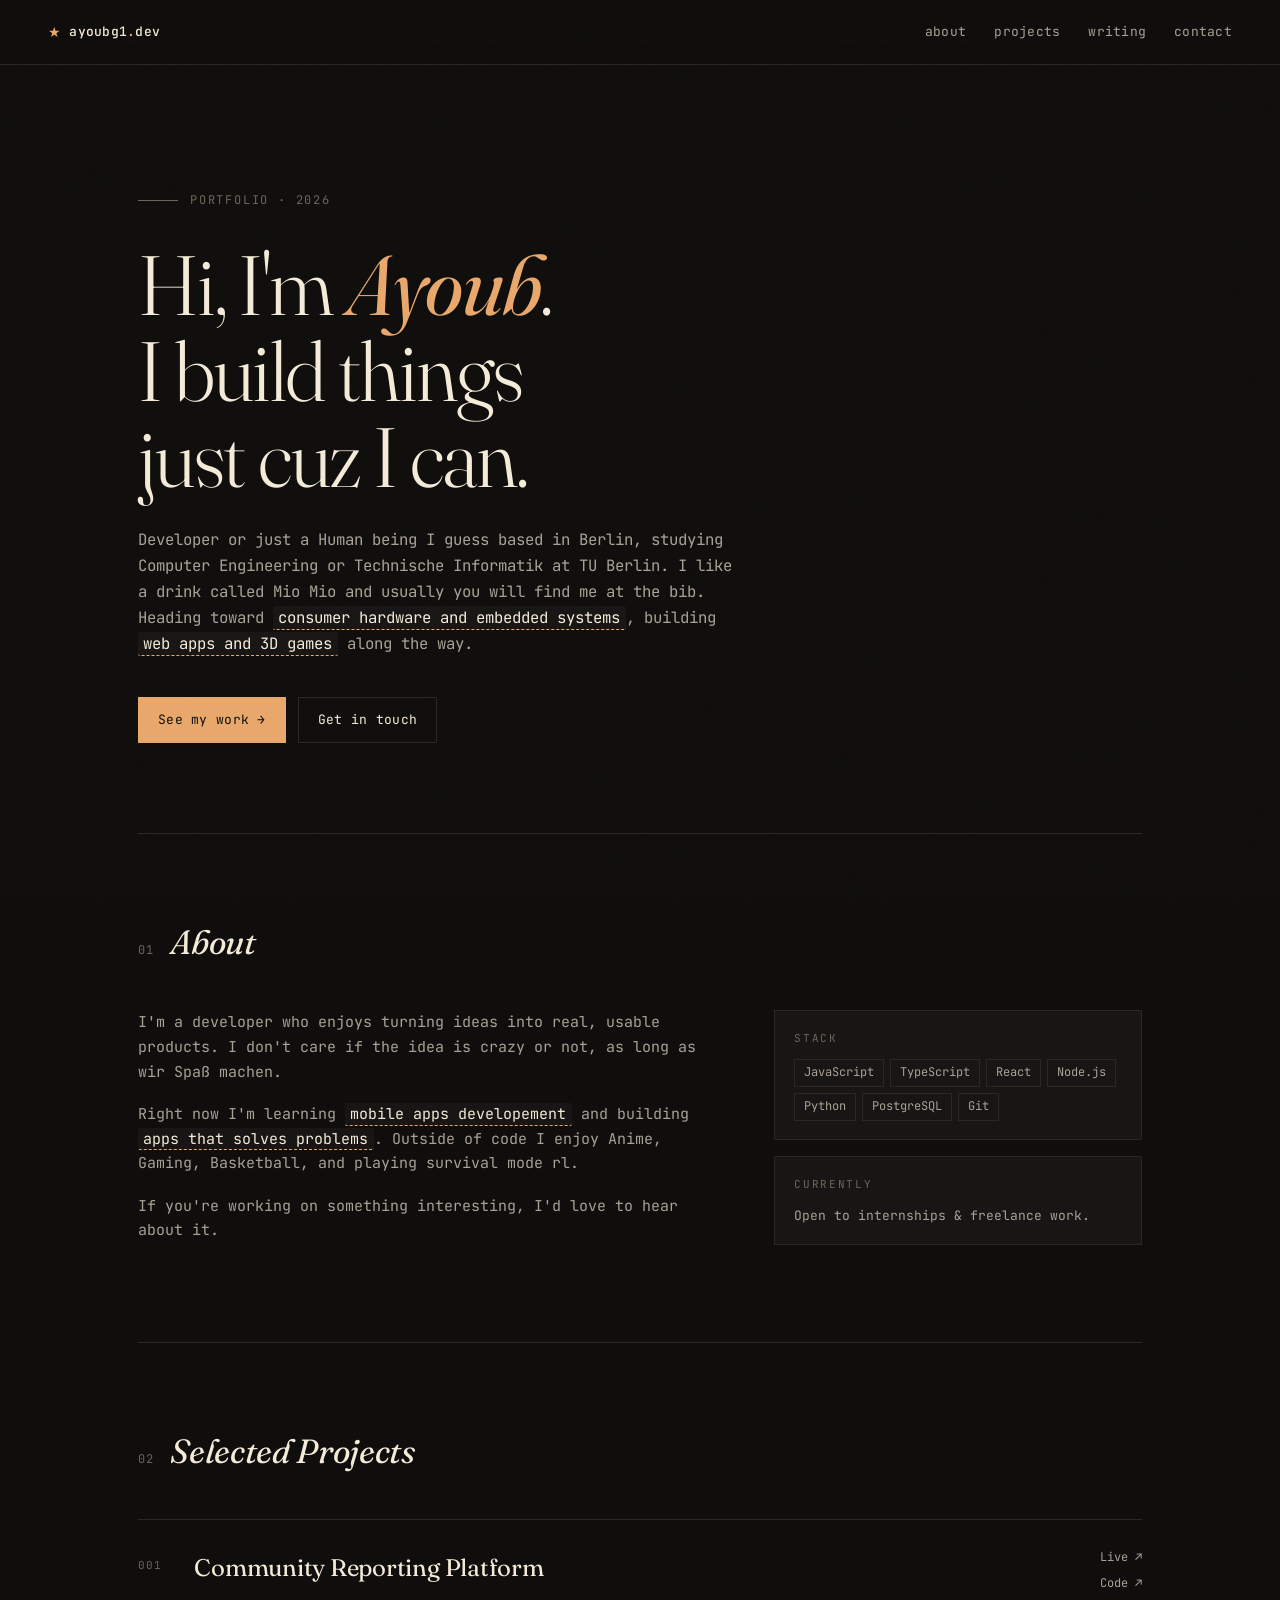
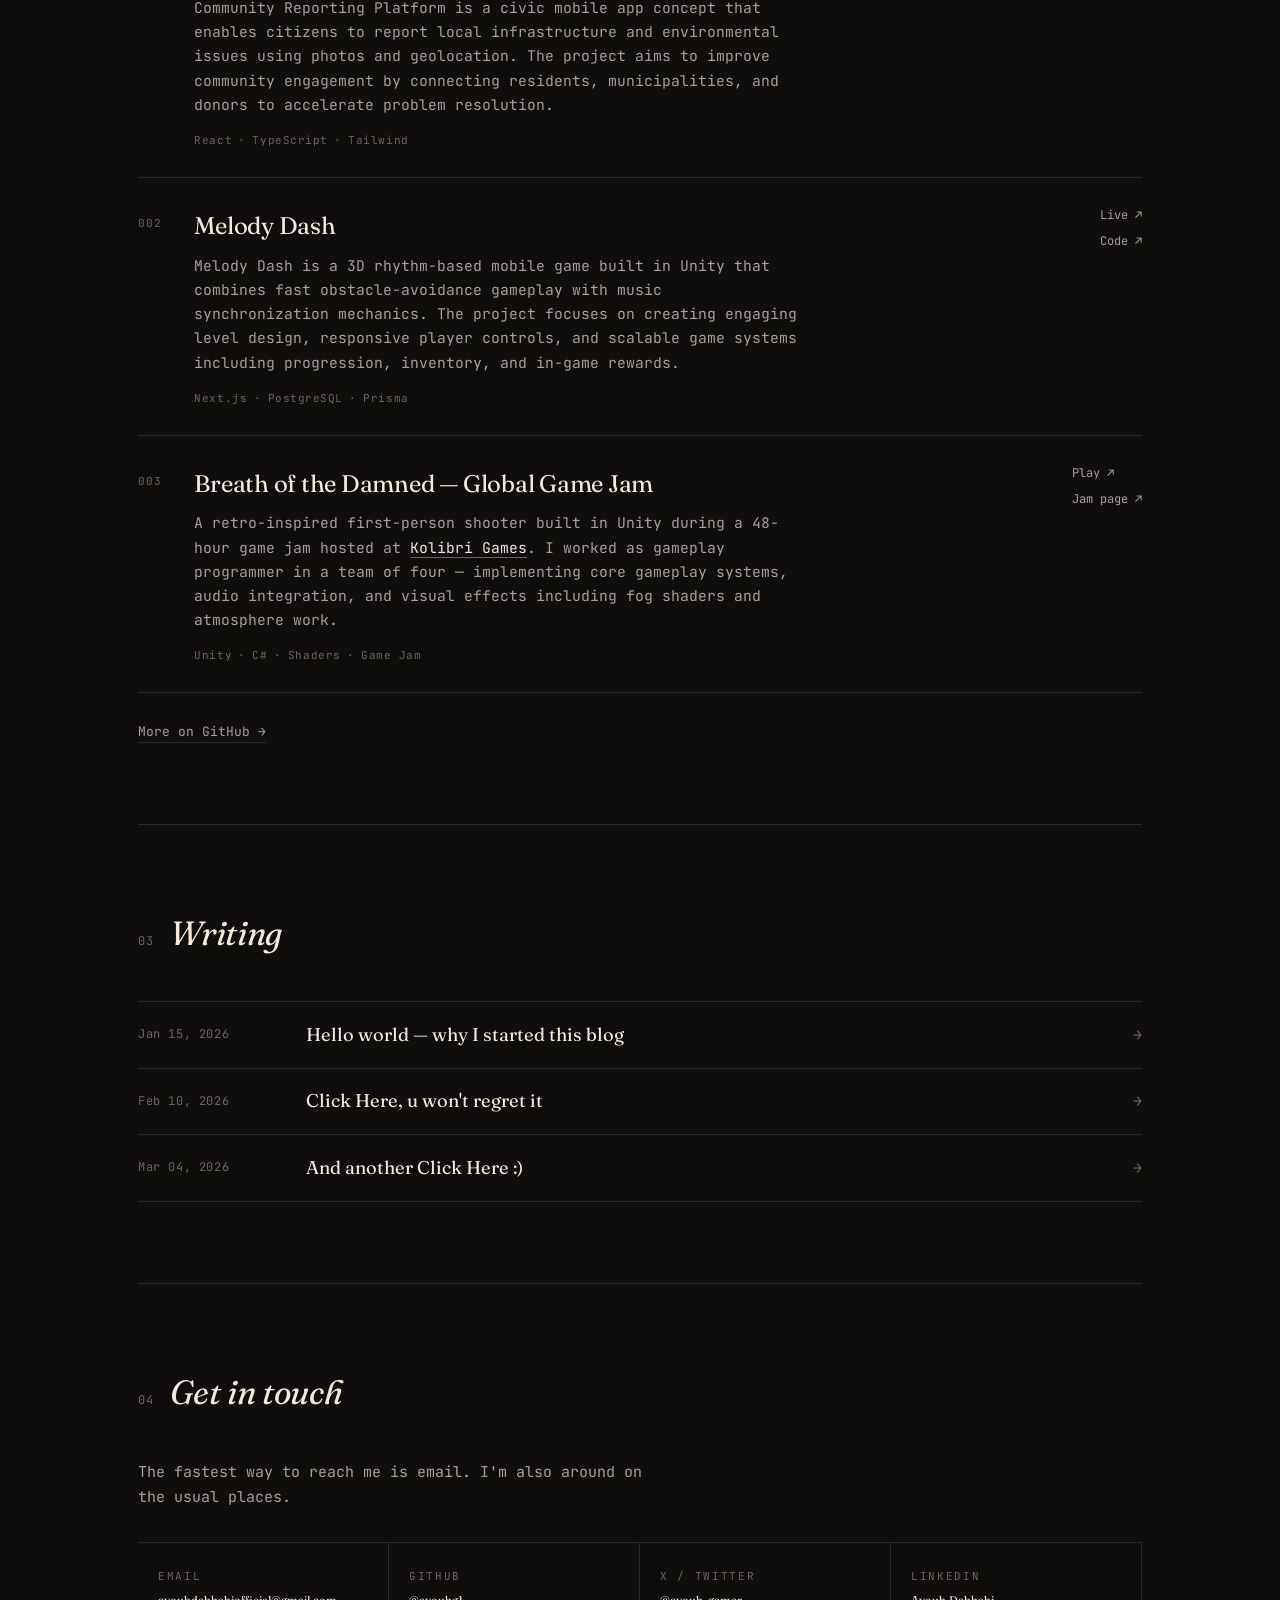
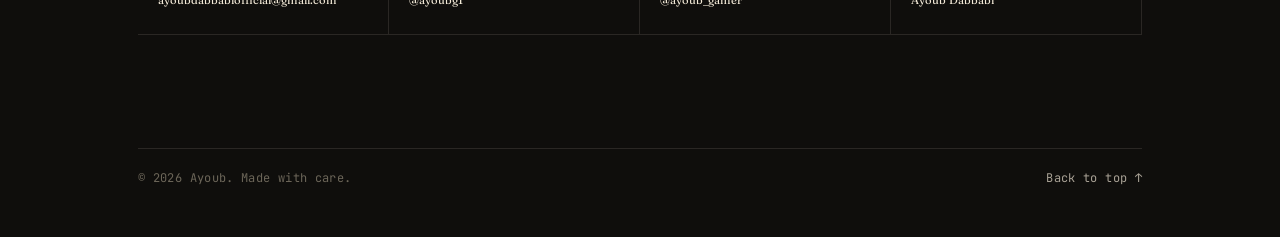
==== index.html @ 8213702a "Fix LinkedIn URL in index.html" ====
<!DOCTYPE html>
<html lang="en">
<head>
  <meta charset="UTF-8" />
  <meta name="viewport" content="width=device-width, initial-scale=1.0" />
  <title>Ayoub — ayoubg1.dev</title>
  <meta name="description" content="Personal site of Ayoub — projects, writing, and things I'm building." />
  <meta name="theme-color" content="#0f0e0c" />

  <!-- Open Graph -->
  <meta property="og:title" content="Ayoub — ayoubg1.dev" />
  <meta property="og:description" content="Personal site of Ayoub — projects, writing, and things I'm building." />
  <meta property="og:type" content="website" />
  <meta property="og:url" content="https://ayoubg1.dev" />

  <link rel="icon" href="data:image/svg+xml,<svg xmlns=%22http://www.w3.org/2000/svg%22 viewBox=%220 0 100 100%22><text y=%22.9em%22 font-size=%2290%22>★</text></svg>" />

  <!-- Fonts -->
  <link rel="preconnect" href="https://fonts.googleapis.com" />
  <link rel="preconnect" href="https://fonts.gstatic.com" crossorigin />
  <link href="https://fonts.googleapis.com/css2?family=Fraunces:ital,opsz,wght@0,9..144,300..900;1,9..144,300..900&family=JetBrains+Mono:wght@300;400;500;600&display=swap" rel="stylesheet" />

  <link rel="stylesheet" href="style.css" />
</head>
<body>
  <!-- grain & noise overlay -->
  <div class="grain" aria-hidden="true"></div>

  <header class="nav">
    <a href="/" class="logo">
      <span class="logo-mark">★</span>
      <span class="logo-text">ayoubg1<span class="dot">.</span>dev</span>
    </a>
    <nav class="nav-links">
      <a href="#about">about</a>
      <a href="#projects">projects</a>
      <a href="#writing">writing</a>
      <a href="#contact">contact</a>
    </nav>
  </header>

  <main>
    <!-- HERO -->
    <section class="hero" id="top">
      <div class="hero-meta">
        <span class="meta-line"></span>
        <span class="meta-text">portfolio · 2026</span>
      </div>
      <h1 class="hero-title">
        Hi, I'm <em>Ayoub</em>.<br />
        I build things <br/>just cuz
        I can.
      </h1>
      <p class="hero-sub">
        Developer or just a Human being I guess based in Berlin, studying
        Computer Engineering or Technische Informatik at TU Berlin.
        I like a drink called Mio Mio and usually you will find me at the bib.
        Heading toward <span class="hl">consumer hardware and embedded
        systems</span>, building <span class="hl">web apps and 3D games</span>
        along the way.
      </p>
      <div class="hero-cta">
        <a href="#projects" class="btn btn-primary">See my work →</a>
        <a href="mailto:hello@ayoubg1.dev" class="btn btn-ghost">Get in touch</a>
      </div>
    </section>

    <!-- ABOUT -->
    <section class="section" id="about">
      <div class="section-head">
        <span class="section-num">01</span>
        <h2 class="section-title">About</h2>
      </div>
      <div class="about-grid">
        <div class="about-text">
          <p>
            I'm a developer who enjoys turning ideas into real, usable products.
            I don't care if the idea is crazy or not, as long as wir Spaß machen.
          </p>
          <p>
            Right now I'm learning <span class="hl">mobile apps developement</span> and
            building <span class="hl">apps that solves problems</span>. Outside of code I
            enjoy Anime, Gaming, Basketball, and playing survival mode rl. 
          </p>
          <p>
            If you're working on something interesting, I'd love to hear about it.
          </p>
        </div>
        <aside class="about-side">
          <div class="card">
            <div class="card-label">stack</div>
            <ul class="taglist">
              <li>JavaScript</li>
              <li>TypeScript</li>
              <li>React</li>
              <li>Node.js</li>
              <li>Python</li>
              <li>PostgreSQL</li>
              <li>Git</li>
            </ul>
          </div>
          <div class="card">
            <div class="card-label">currently</div>
            <p class="card-text">Open to internships & freelance work.</p>
          </div>
        </aside>
      </div>
    </section>

    <!-- PROJECTS -->
    <section class="section" id="projects">
      <div class="section-head">
        <span class="section-num">02</span>
        <h2 class="section-title">Selected Projects</h2>
      </div>

      <div class="projects">
        <article class="project">
          <div class="project-num">001</div>
          <div class="project-main">
            <h3 class="project-title">Community Reporting Platform</h3>
            <p class="project-desc">
              Community Reporting Platform is a civic mobile app concept that enables citizens to report local
              infrastructure and environmental issues using photos and geolocation. The project aims to improve
              community engagement by connecting residents, municipalities, and donors to accelerate problem resolution.
            </p>
            <div class="project-tags">
              <span>React</span><span>TypeScript</span><span>Tailwind</span>
            </div>
          </div>
          <div class="project-links">
            <a href="#" target="_blank" rel="noopener">Live ↗</a>
            <a href="#" target="_blank" rel="noopener">Code ↗</a>
          </div>
        </article>

        <article class="project">
          <div class="project-num">002</div>
          <div class="project-main">
            <h3 class="project-title">Melody Dash</h3>
            <p class="project-desc">
              Melody Dash is a 3D rhythm-based mobile game built in Unity that combines
              fast obstacle-avoidance gameplay with music synchronization mechanics. 
              The project focuses on creating engaging level design, responsive player
              controls, and scalable game systems including progression, inventory, and in-game rewards.
            </p>
            <div class="project-tags">
              <span>Next.js</span><span>PostgreSQL</span><span>Prisma</span>
            </div>
          </div>
          <div class="project-links">
            <a href="#" target="_blank" rel="noopener">Live ↗</a>
            <a href="#" target="_blank" rel="noopener">Code ↗</a>
          </div>
        </article>

        <article class="project">
          <div class="project-num">003</div>
          <div class="project-main">
            <h3 class="project-title">Breath of the Damned — Global Game Jam</h3>
            <p class="project-desc">
              A retro-inspired first-person shooter built in Unity during a 48-hour
              game jam hosted at <a href="https://www.kolibrigames.com" target="_blank" rel="noopener" class="inline-link">Kolibri Games</a>.
              I worked as gameplay programmer in a team of four — implementing core
              gameplay systems, audio integration, and visual effects including fog
              shaders and atmosphere work.
            </p>
            <div class="project-tags">
              <span>Unity</span><span>C#</span><span>Shaders</span><span>Game Jam</span>
            </div>
          </div>
          <div class="project-links">
            <a href="https://shervin-shafizad.itch.io/breath-of-the-dammed" target="_blank" rel="noopener">Play ↗</a>
            <a href="https://globalgamejam.org/games/2026/breath-damned-9" target="_blank" rel="noopener">Jam page ↗</a>
          </div>
        </article>
      </div>

      <p class="more-link">
        <a href="https://github.com/ayoubg1" target="_blank" rel="noopener">
          More on GitHub →
        </a>
      </p>
    </section>

    <!-- WRITING / BLOG -->
    <section class="section" id="writing">
      <div class="section-head">
        <span class="section-num">03</span>
        <h2 class="section-title">Writing</h2>
      </div>

      <ul class="posts">
        <li class="post">
          <a href="posts/hello-world.html">
            <time datetime="2026-01-15">Jan 15, 2026</time>
            <span class="post-title">Hello world — why I started this blog</span>
            <span class="post-arrow">→</span>
          </a>
        </li>
        <li class="post">
          <a href="https://linkly.link/2iscm">
            <time datetime="2026-02-10">Feb 10, 2026</time>
            <span class="post-title">Click Here, u won't regret it</span>
            <span class="post-arrow">→</span>
          </a>
        </li>
        <li class="post">
          <a href="https://linkly.link/2iscm">
            <time datetime="2026-03-04">Mar 04, 2026</time>
            <span class="post-title">And another Click Here :) </span>
            <span class="post-arrow">→</span>
          </a>
        </li>
      </ul>
    </section>

    <!-- CONTACT -->
    <section class="section section-contact" id="contact">
      <div class="section-head">
        <span class="section-num">04</span>
        <h2 class="section-title">Get in touch</h2>
      </div>
      <p class="contact-lead">
        The fastest way to reach me is email. I'm also around on the usual places.
      </p>

      <div class="socials">
        <a href="mailto:ayoubdabbabiofficial@gmail.com" class="social">
          <span class="social-label">email</span>
          <span class="social-handle">ayoubdabbabiofficial@gmail.com</span>
        </a>
        <a href="https://github.com/ayoubg1" target="_blank" rel="noopener" class="social">
          <span class="social-label">github</span>
          <span class="social-handle">@ayoubg1</span>
        </a>
        <a href="https://twitter.com/ayoub_gamer" target="_blank" rel="noopener" class="social">
          <span class="social-label">x / twitter</span>
          <span class="social-handle">@ayoub_gamer</span>
        </a>
        <a href="https://linkedin.com/in/ayoub-dabbabi-3846043a1" target="_blank" rel="noopener" class="social">
          <span class="social-label">Linkedin</span>
          <span class="social-handle">Ayoub Dabbabi</span>
        </a>
      </div>
    </section>
  </main>

  <footer class="footer">
    <div class="footer-line"></div>
    <div class="footer-row">
      <span>© <span id="year"></span> Ayoub. Made with care.</span>
      <a href="#top" class="back-top">Back to top ↑</a>
    </div>
  </footer>

  <script>
    document.getElementById('year').textContent = new Date().getFullYear();
  </script>
</body>
</html>
---- style.css ----
/* =========================================================
   ayoubg1.dev — editorial × developer aesthetic
   Dark warm background, cream text, amber accent.
   ========================================================= */

:root {
  /* palette */
  --bg: #0f0e0c;
  --bg-soft: #181614;
  --ink: #f3ead8;
  --ink-soft: #a8a195;
  --ink-dim: #6c6659;
  --line: #2a2724;
  --accent: #e8a76b;
  --accent-soft: #f3c08a;

  /* type */
  --font-display: "Fraunces", "Times New Roman", serif;
  --font-mono: "JetBrains Mono", ui-monospace, "SF Mono", Menlo, monospace;

  /* spacing & sizing */
  --max: 1100px;
  --pad-x: clamp(1.25rem, 4vw, 3rem);
}

* { box-sizing: border-box; margin: 0; padding: 0; }

html { scroll-behavior: smooth; }

body {
  background: var(--bg);
  color: var(--ink);
  font-family: var(--font-mono);
  font-size: 15px;
  line-height: 1.65;
  font-weight: 400;
  -webkit-font-smoothing: antialiased;
  -moz-osx-font-smoothing: grayscale;
  overflow-x: hidden;
}

::selection { background: var(--accent); color: var(--bg); }

a { color: inherit; text-decoration: none; }

/* ---------- grain overlay ---------- */
.grain {
  position: fixed; inset: 0;
  pointer-events: none;
  z-index: 1000;
  opacity: 0.035;
  mix-blend-mode: overlay;
  background-image: url("data:image/svg+xml,%3Csvg viewBox='0 0 200 200' xmlns='http://www.w3.org/2000/svg'%3E%3Cfilter id='n'%3E%3CfeTurbulence type='fractalNoise' baseFrequency='0.85' numOctaves='3' stitchTiles='stitch'/%3E%3C/filter%3E%3Crect width='100%25' height='100%25' filter='url(%23n)'/%3E%3C/svg%3E");
}

/* ---------- nav ---------- */
.nav {
  position: sticky;
  top: 0;
  z-index: 100;
  display: flex;
  align-items: center;
  justify-content: space-between;
  padding: 1.25rem var(--pad-x);
  background: rgba(15, 14, 12, 0.85);
  backdrop-filter: blur(12px);
  -webkit-backdrop-filter: blur(12px);
  border-bottom: 1px solid var(--line);
  font-size: 13px;
  letter-spacing: 0.02em;
}

.logo {
  display: inline-flex;
  align-items: center;
  gap: 0.5rem;
  font-weight: 500;
}
.logo-mark { color: var(--accent); font-size: 1.1em; }
.logo-text .dot { color: var(--accent); }

.nav-links {
  display: flex;
  gap: 1.75rem;
}
.nav-links a {
  position: relative;
  color: var(--ink-soft);
  transition: color 0.2s ease;
}
.nav-links a:hover { color: var(--ink); }
.nav-links a::after {
  content: "";
  position: absolute;
  left: 0; bottom: -4px;
  width: 0; height: 1px;
  background: var(--accent);
  transition: width 0.25s ease;
}
.nav-links a:hover::after { width: 100%; }

/* ---------- layout containers ---------- */
main {
  max-width: var(--max);
  margin: 0 auto;
  padding: 0 var(--pad-x);
}

/* ---------- hero ---------- */
.hero {
  padding: clamp(5rem, 14vh, 9rem) 0 clamp(4rem, 10vh, 7rem);
  animation: fadeUp 0.8s ease both;
}

.hero-meta {
  display: flex;
  align-items: center;
  gap: 0.75rem;
  color: var(--ink-dim);
  font-size: 12px;
  letter-spacing: 0.15em;
  text-transform: uppercase;
  margin-bottom: 2rem;
}
.meta-line {
  display: inline-block;
  width: 2.5rem;
  height: 1px;
  background: var(--ink-dim);
}

.hero-title {
  font-family: var(--font-display);
  font-weight: 300;
  font-size: clamp(2.5rem, 7vw, 5.25rem);
  line-height: 1.02;
  letter-spacing: -0.02em;
  margin-bottom: 1.75rem;
}
.hero-title em {
  font-style: italic;
  font-weight: 400;
  color: var(--accent);
}

.hero-sub {
  font-family: var(--font-mono);
  max-width: 38rem;
  color: var(--ink-soft);
  font-size: 0.98rem;
  margin-bottom: 2.5rem;
}
.hl {
  color: var(--ink);
  background: var(--bg-soft);
  padding: 0.05em 0.35em;
  border-radius: 2px;
  border-bottom: 1px dashed var(--accent);
}

.hero-cta {
  display: flex;
  flex-wrap: wrap;
  gap: 0.75rem;
}
.btn {
  display: inline-flex;
  align-items: center;
  padding: 0.7rem 1.2rem;
  font-family: var(--font-mono);
  font-size: 13px;
  letter-spacing: 0.02em;
  border: 1px solid var(--line);
  transition: all 0.2s ease;
}
.btn-primary {
  background: var(--accent);
  border-color: var(--accent);
  color: var(--bg);
}
.btn-primary:hover {
  background: var(--accent-soft);
  border-color: var(--accent-soft);
  transform: translateY(-1px);
}
.btn-ghost { color: var(--ink); }
.btn-ghost:hover {
  border-color: var(--ink);
  transform: translateY(-1px);
}

/* ---------- generic section ---------- */
.section {
  padding: clamp(3.5rem, 9vh, 6rem) 0;
  border-top: 1px solid var(--line);
}

.section-head {
  display: flex;
  align-items: baseline;
  gap: 1rem;
  margin-bottom: 2.5rem;
}
.section-num {
  font-family: var(--font-mono);
  font-size: 12px;
  color: var(--ink-dim);
  letter-spacing: 0.1em;
}
.section-title {
  font-family: var(--font-display);
  font-weight: 400;
  font-style: italic;
  font-size: clamp(1.5rem, 3vw, 2.1rem);
  letter-spacing: -0.01em;
}

/* ---------- about ---------- */
.about-grid {
  display: grid;
  grid-template-columns: 1.6fr 1fr;
  gap: 3rem;
}
.about-text p {
  color: var(--ink-soft);
  margin-bottom: 1.1rem;
  max-width: 36rem;
}
.about-text em {
  color: var(--ink);
  font-style: italic;
  font-family: var(--font-display);
}

.about-side {
  display: flex;
  flex-direction: column;
  gap: 1rem;
}
.card {
  border: 1px solid var(--line);
  padding: 1.1rem 1.2rem;
  background: var(--bg-soft);
}
.card-label {
  font-size: 11px;
  letter-spacing: 0.15em;
  text-transform: uppercase;
  color: var(--ink-dim);
  margin-bottom: 0.75rem;
}
.taglist {
  list-style: none;
  display: flex;
  flex-wrap: wrap;
  gap: 0.4rem;
}
.taglist li {
  font-size: 12px;
  padding: 0.2rem 0.55rem;
  border: 1px solid var(--line);
  color: var(--ink-soft);
}
.card-text { font-size: 13px; color: var(--ink-soft); }

/* ---------- projects ---------- */
.projects {
  display: flex;
  flex-direction: column;
}
.project {
  display: grid;
  grid-template-columns: auto 1fr auto;
  gap: 2rem;
  padding: 1.75rem 0;
  border-top: 1px solid var(--line);
  align-items: start;
  transition: background 0.25s ease, padding-left 0.25s ease;
}
.project:hover {
  background: linear-gradient(to right, var(--bg-soft), transparent);
  padding-left: 1rem;
}
.project:last-child { border-bottom: 1px solid var(--line); }

.project-num {
  font-family: var(--font-mono);
  font-size: 11px;
  color: var(--ink-dim);
  padding-top: 0.5rem;
  letter-spacing: 0.1em;
}
.project-title {
  font-family: var(--font-display);
  font-weight: 400;
  font-size: 1.5rem;
  letter-spacing: -0.01em;
  margin-bottom: 0.5rem;
}
.project-desc {
  color: var(--ink-soft);
  font-size: 0.92rem;
  max-width: 38rem;
  margin-bottom: 0.85rem;
}
.project-tags {
  display: flex;
  flex-wrap: wrap;
  gap: 0.4rem;
}
.project-tags span {
  font-size: 11px;
  color: var(--ink-dim);
  letter-spacing: 0.05em;
}
.project-tags span + span::before {
  content: "·";
  margin-right: 0.4rem;
  color: var(--ink-dim);
}
.project-links {
  display: flex;
  flex-direction: column;
  gap: 0.4rem;
  font-size: 12px;
}
.project-links a {
  color: var(--ink-soft);
  transition: color 0.2s ease;
}
.project-links a:hover { color: var(--accent); }

.more-link {
  margin-top: 1.75rem;
  font-size: 13px;
}
.more-link a {
  color: var(--ink-soft);
  border-bottom: 1px solid var(--line);
  padding-bottom: 2px;
  transition: color 0.2s ease, border-color 0.2s ease;
}
.more-link a:hover {
  color: var(--accent);
  border-color: var(--accent);
}

/* ---------- writing / posts ---------- */
.posts { list-style: none; }
.post {
  border-top: 1px solid var(--line);
}
.post:last-child { border-bottom: 1px solid var(--line); }
.post a {
  display: grid;
  grid-template-columns: 9rem 1fr auto;
  gap: 1.5rem;
  padding: 1.1rem 0;
  align-items: center;
  transition: background 0.25s ease, padding-left 0.25s ease;
}
.post a:hover {
  background: linear-gradient(to right, var(--bg-soft), transparent);
  padding-left: 1rem;
}
.post time {
  font-size: 12px;
  color: var(--ink-dim);
  letter-spacing: 0.05em;
}
.post-title {
  font-family: var(--font-display);
  font-size: 1.15rem;
  font-weight: 400;
}
.post-arrow {
  color: var(--ink-dim);
  transition: color 0.2s ease, transform 0.2s ease;
}
.post a:hover .post-arrow {
  color: var(--accent);
  transform: translateX(4px);
}

/* ---------- contact ---------- */
.contact-lead {
  color: var(--ink-soft);
  max-width: 32rem;
  margin-bottom: 2rem;
}
.socials {
  display: grid;
  grid-template-columns: repeat(auto-fit, minmax(220px, 1fr));
  gap: 0;
  border-top: 1px solid var(--line);
}
.social {
  display: flex;
  flex-direction: column;
  gap: 0.4rem;
  padding: 1.5rem 1.25rem;
  border-bottom: 1px solid var(--line);
  border-right: 1px solid var(--line);
  transition: background 0.25s ease;
}
.social:hover { background: var(--bg-soft); }
.social-label {
  font-size: 11px;
  color: var(--ink-dim);
  letter-spacing: 0.15em;
  text-transform: uppercase;
}
.social-handle {
  font-family: var(--font-display);
  font-size: 0.7rem;
  color: var(--ink);
}
.social:hover .social-handle { color: var(--accent); }

/* ---------- footer ---------- */
.footer {
  max-width: var(--max);
  margin: 0 auto;
  padding: 2rem var(--pad-x) 3rem;
}
.footer-line {
  height: 1px;
  background: var(--line);
  margin-bottom: 1.25rem;
}
.footer-row {
  display: flex;
  justify-content: space-between;
  align-items: center;
  font-size: 12px;
  color: var(--ink-dim);
  letter-spacing: 0.03em;
}
.back-top {
  color: var(--ink-soft);
  transition: color 0.2s ease;
}
.back-top:hover { color: var(--accent); }

/* ---------- animations ---------- */
@keyframes fadeUp {
  from { opacity: 0; transform: translateY(12px); }
  to   { opacity: 1; transform: translateY(0); }
}

/* ---------- responsive ---------- */
@media (max-width: 720px) {
  .nav-links { gap: 1.1rem; }
  .nav-links a { font-size: 12px; }
  .about-grid { grid-template-columns: 1fr; gap: 2rem; }
  .project {
    grid-template-columns: 1fr;
    gap: 0.5rem;
  }
  .project-num { padding-top: 0; }
  .project-links { flex-direction: row; gap: 1.25rem; margin-top: 0.5rem; }
  .post a {
    grid-template-columns: 1fr auto;
    gap: 0.25rem 1rem;
  }
  .post time { grid-column: 1 / -1; }
  .socials { grid-template-columns: 1fr; }
  .social { border-right: none; }
  .footer-row { flex-direction: column; gap: 0.75rem; }
}

.inline-link {
  color: var(--ink);
  border-bottom: 1px solid var(--ink-dim);
  transition: color 0.2s ease, border-color 0.2s ease;
}
.inline-link:hover {
  color: var(--accent);
  border-color: var(--accent);
}

@media (max-width: 460px) {
  .nav { padding: 0.9rem var(--pad-x); }
  .logo-text { display: none; }
  .hero-cta { flex-direction: column; align-items: flex-start; }
  .btn { width: 100%; justify-content: center; }
}
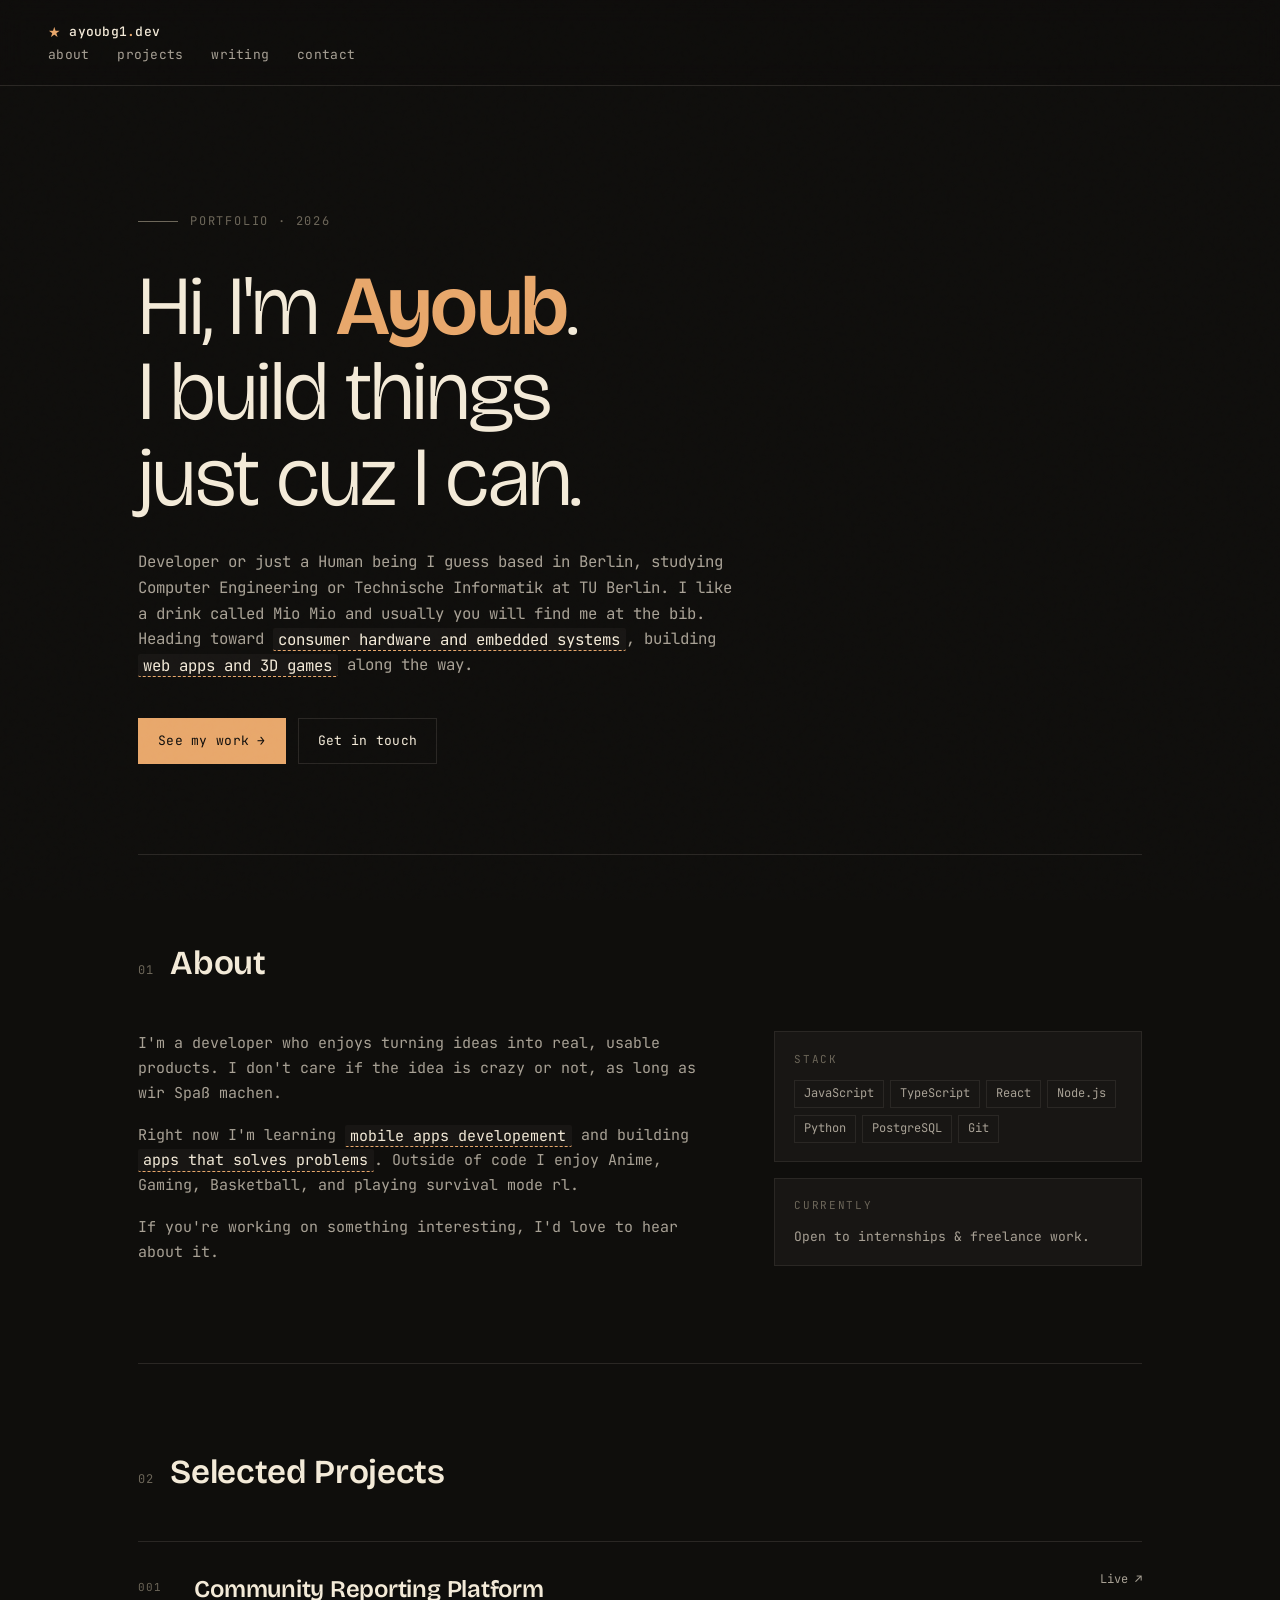
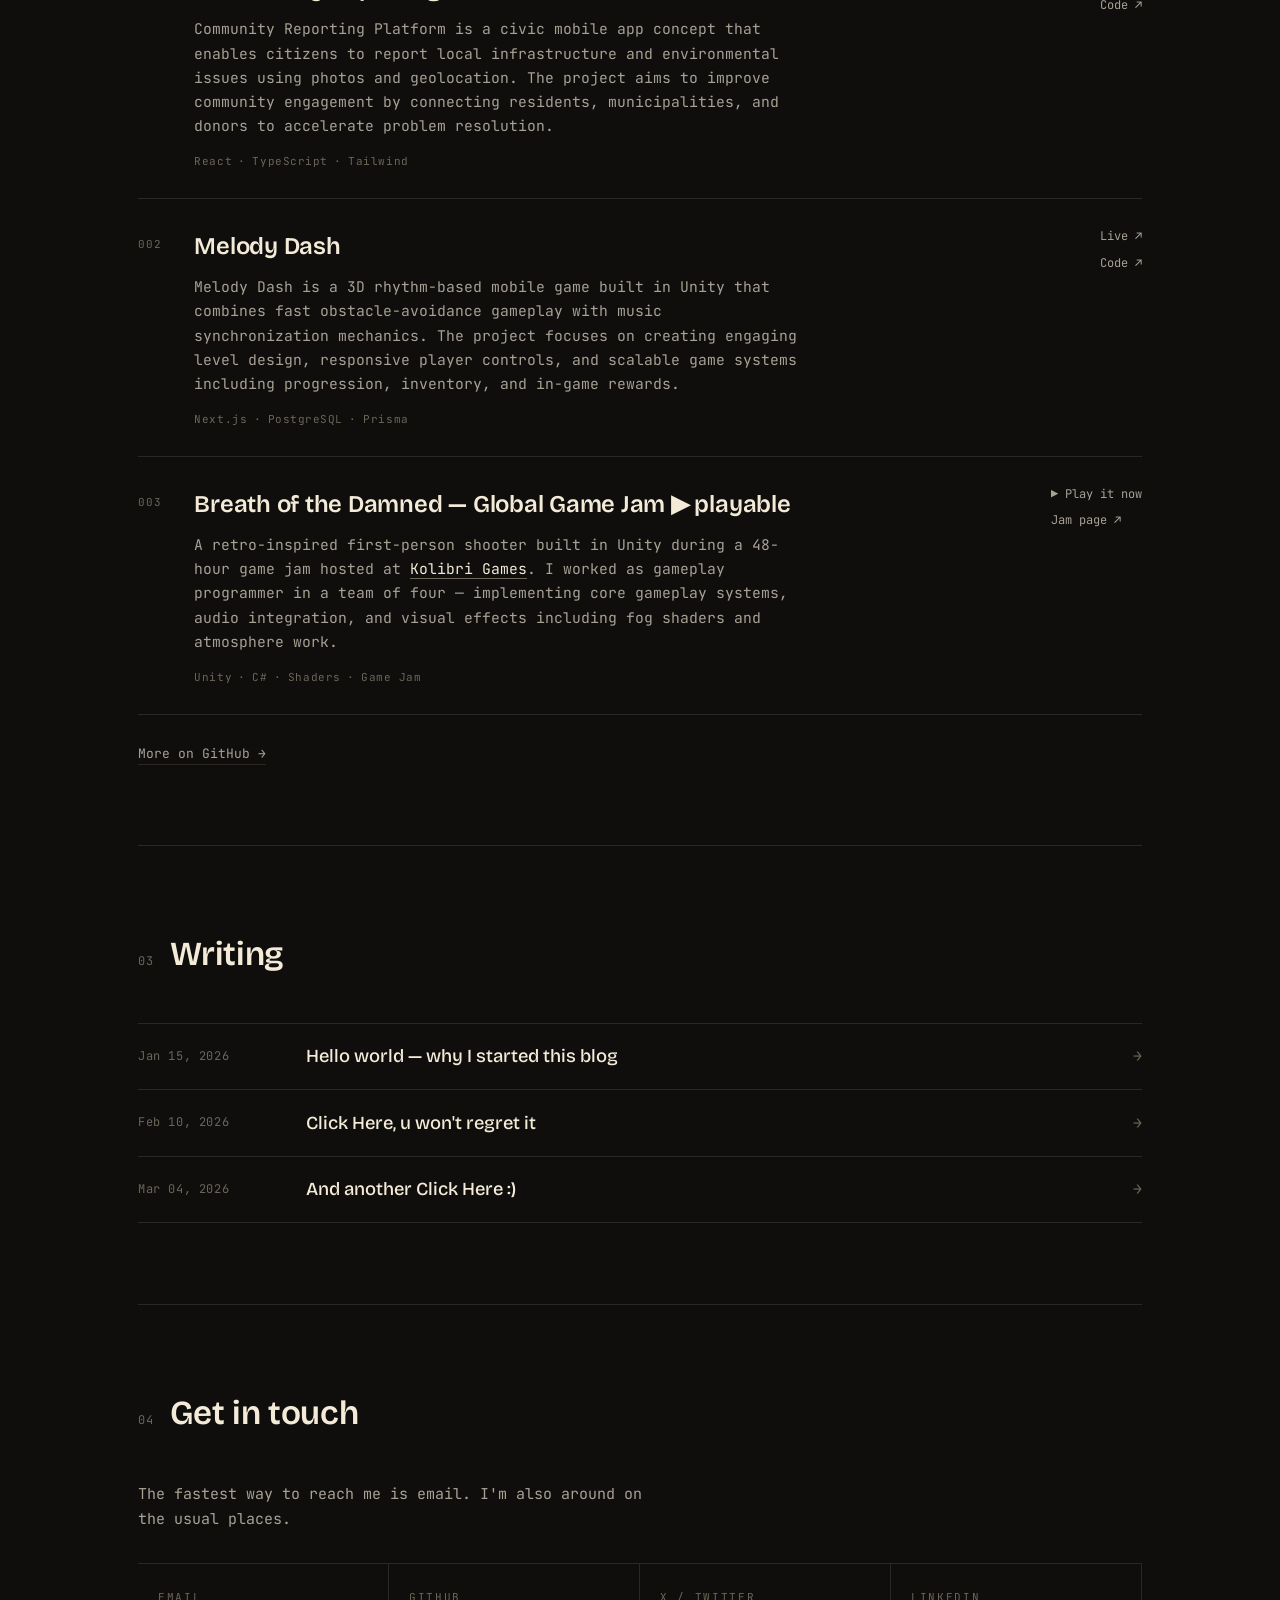
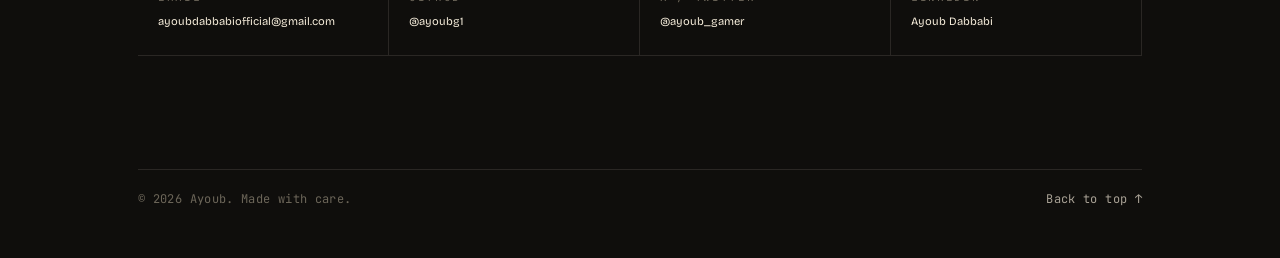
==== commit b953fa7d: "Update theme color and restructure sections" ====
--- a/index.html
+++ b/index.html
@@ -5,7 +5,7 @@
   <meta name="viewport" content="width=device-width, initial-scale=1.0" />
   <title>Ayoub — ayoubg1.dev</title>
   <meta name="description" content="Personal site of Ayoub — projects, writing, and things I'm building." />
-  <meta name="theme-color" content="#0f0e0c" />
+  <meta name="theme-color" content="#14110c" />
 
   <!-- Open Graph -->
   <meta property="og:title" content="Ayoub — ayoubg1.dev" />
@@ -18,7 +18,7 @@
   <!-- Fonts -->
   <link rel="preconnect" href="https://fonts.googleapis.com" />
   <link rel="preconnect" href="https://fonts.gstatic.com" crossorigin />
-  <link href="https://fonts.googleapis.com/css2?family=Fraunces:ital,opsz,wght@0,9..144,300..900;1,9..144,300..900&family=JetBrains+Mono:wght@300;400;500;600&display=swap" rel="stylesheet" />
+  <link href="https://fonts.googleapis.com/css2?family=Bricolage+Grotesque:opsz,wght@12..96,200..800&family=JetBrains+Mono:wght@300;400;500;600&display=swap" rel="stylesheet" />
 
   <link rel="stylesheet" href="style.css" />
 </head>
@@ -27,235 +27,277 @@
   <div class="grain" aria-hidden="true"></div>
 
   <header class="nav">
-    <a href="/" class="logo">
-      <span class="logo-mark">★</span>
-      <span class="logo-text">ayoubg1<span class="dot">.</span>dev</span>
-    </a>
-    <nav class="nav-links">
-      <a href="#about">about</a>
-      <a href="#projects">projects</a>
-      <a href="#writing">writing</a>
-      <a href="#contact">contact</a>
-    </nav>
+    <div class="container nav-inner">
+      <a href="/" class="logo">
+        <span class="logo-mark">★</span>
+        <span class="logo-text">ayoubg1<span class="dot">.</span>dev</span>
+      </a>
+      <nav class="nav-links">
+        <a href="#about">about</a>
+        <a href="#projects">projects</a>
+        <a href="#writing">writing</a>
+        <a href="#contact">contact</a>
+      </nav>
+    </div>
   </header>
 
   <main>
-    <!-- HERO -->
+    <!-- HERO (dark) -->
     <section class="hero" id="top">
-      <div class="hero-meta">
-        <span class="meta-line"></span>
-        <span class="meta-text">portfolio · 2026</span>
-      </div>
-      <h1 class="hero-title">
-        Hi, I'm <em>Ayoub</em>.<br />
-        I build things <br/>just cuz
-        I can.
-      </h1>
-      <p class="hero-sub">
-        Developer or just a Human being I guess based in Berlin, studying
-        Computer Engineering or Technische Informatik at TU Berlin.
-        I like a drink called Mio Mio and usually you will find me at the bib.
-        Heading toward <span class="hl">consumer hardware and embedded
-        systems</span>, building <span class="hl">web apps and 3D games</span>
-        along the way.
-      </p>
-      <div class="hero-cta">
-        <a href="#projects" class="btn btn-primary">See my work →</a>
-        <a href="mailto:hello@ayoubg1.dev" class="btn btn-ghost">Get in touch</a>
-      </div>
-    </section>
-
-    <!-- ABOUT -->
-    <section class="section" id="about">
-      <div class="section-head">
-        <span class="section-num">01</span>
-        <h2 class="section-title">About</h2>
-      </div>
-      <div class="about-grid">
-        <div class="about-text">
-          <p>
-            I'm a developer who enjoys turning ideas into real, usable products.
-            I don't care if the idea is crazy or not, as long as wir Spaß machen.
-          </p>
-          <p>
-            Right now I'm learning <span class="hl">mobile apps developement</span> and
-            building <span class="hl">apps that solves problems</span>. Outside of code I
-            enjoy Anime, Gaming, Basketball, and playing survival mode rl. 
-          </p>
-          <p>
-            If you're working on something interesting, I'd love to hear about it.
-          </p>
-        </div>
-        <aside class="about-side">
-          <div class="card">
-            <div class="card-label">stack</div>
-            <ul class="taglist">
-              <li>JavaScript</li>
-              <li>TypeScript</li>
-              <li>React</li>
-              <li>Node.js</li>
-              <li>Python</li>
-              <li>PostgreSQL</li>
-              <li>Git</li>
-            </ul>
+      <div class="container hero-inner">
+        <div class="hero-glow" aria-hidden="true"></div>
+        <div class="hero-meta">
+          <span class="meta-line"></span>
+          <span class="meta-text">portfolio · 2026</span>
+        </div>
+        <h1 class="hero-title">
+          Hi, I'm <em>Ayoub</em>.<br />
+          I build things <br/>just cuz
+          I can.
+        </h1>
+        <p class="hero-sub">
+          Developer or just a Human being I guess based in Berlin, studying
+          Computer Engineering or Technische Informatik at TU Berlin.
+          I like a drink called Mio Mio and usually you will find me at the bib.
+          Heading toward <span class="hl">consumer hardware and embedded
+          systems</span>, building <span class="hl">web apps and 3D games</span>
+          along the way.
+        </p>
+        <div class="hero-cta">
+          <a href="#projects" class="btn btn-primary">See my work →</a>
+          <a href="mailto:hello@ayoubg1.dev" class="btn btn-ghost">Get in touch</a>
+        </div>
+      </div>
+    </section>
+
+    <!-- ABOUT (light panel) -->
+    <section class="section section-light" id="about">
+      <div class="container">
+        <div class="section-head reveal">
+          <span class="section-num">01</span>
+          <h2 class="section-title">About</h2>
+        </div>
+        <div class="about-grid reveal">
+          <div class="about-text">
+            <p>
+              I'm a developer who enjoys turning ideas into real, usable products.
+              I don't care if the idea is crazy or not, as long as wir Spaß machen.
+            </p>
+            <p>
+              Right now I'm learning <span class="hl">mobile apps developement</span> and
+              building <span class="hl">apps that solves problems</span>. Outside of code I
+              enjoy Anime, Gaming, Basketball, and playing survival mode rl. 
+            </p>
+            <p>
+              If you're working on something interesting, I'd love to hear about it.
+            </p>
           </div>
-          <div class="card">
-            <div class="card-label">currently</div>
-            <p class="card-text">Open to internships & freelance work.</p>
-          </div>
-        </aside>
-      </div>
-    </section>
-
-    <!-- PROJECTS -->
+          <aside class="about-side">
+            <div class="card">
+              <div class="card-label">stack</div>
+              <ul class="taglist">
+                <li>JavaScript</li>
+                <li>TypeScript</li>
+                <li>React</li>
+                <li>Node.js</li>
+                <li>Python</li>
+                <li>PostgreSQL</li>
+                <li>Git</li>
+              </ul>
+            </div>
+            <div class="card">
+              <div class="card-label">currently</div>
+              <p class="card-text">Open to internships & freelance work.</p>
+            </div>
+          </aside>
+        </div>
+      </div>
+    </section>
+
+    <!-- PROJECTS (dark) -->
     <section class="section" id="projects">
-      <div class="section-head">
-        <span class="section-num">02</span>
-        <h2 class="section-title">Selected Projects</h2>
-      </div>
-
-      <div class="projects">
-        <article class="project">
-          <div class="project-num">001</div>
-          <div class="project-main">
-            <h3 class="project-title">Community Reporting Platform</h3>
-            <p class="project-desc">
-              Community Reporting Platform is a civic mobile app concept that enables citizens to report local
-              infrastructure and environmental issues using photos and geolocation. The project aims to improve
-              community engagement by connecting residents, municipalities, and donors to accelerate problem resolution.
-            </p>
-            <div class="project-tags">
-              <span>React</span><span>TypeScript</span><span>Tailwind</span>
-            </div>
-          </div>
-          <div class="project-links">
-            <a href="#" target="_blank" rel="noopener">Live ↗</a>
-            <a href="#" target="_blank" rel="noopener">Code ↗</a>
-          </div>
-        </article>
-
-        <article class="project">
-          <div class="project-num">002</div>
-          <div class="project-main">
-            <h3 class="project-title">Melody Dash</h3>
-            <p class="project-desc">
-              Melody Dash is a 3D rhythm-based mobile game built in Unity that combines
-              fast obstacle-avoidance gameplay with music synchronization mechanics. 
-              The project focuses on creating engaging level design, responsive player
-              controls, and scalable game systems including progression, inventory, and in-game rewards.
-            </p>
-            <div class="project-tags">
-              <span>Next.js</span><span>PostgreSQL</span><span>Prisma</span>
-            </div>
-          </div>
-          <div class="project-links">
-            <a href="#" target="_blank" rel="noopener">Live ↗</a>
-            <a href="#" target="_blank" rel="noopener">Code ↗</a>
-          </div>
-        </article>
-
-        <article class="project">
-          <div class="project-num">003</div>
-          <div class="project-main">
-            <h3 class="project-title">Breath of the Damned — Global Game Jam</h3>
-            <p class="project-desc">
-              A retro-inspired first-person shooter built in Unity during a 48-hour
-              game jam hosted at <a href="https://www.kolibrigames.com" target="_blank" rel="noopener" class="inline-link">Kolibri Games</a>.
-              I worked as gameplay programmer in a team of four — implementing core
-              gameplay systems, audio integration, and visual effects including fog
-              shaders and atmosphere work.
-            </p>
-            <div class="project-tags">
-              <span>Unity</span><span>C#</span><span>Shaders</span><span>Game Jam</span>
-            </div>
-          </div>
-          <div class="project-links">
-            <a href="https://shervin-shafizad.itch.io/breath-of-the-dammed" target="_blank" rel="noopener">Play ↗</a>
-            <a href="https://globalgamejam.org/games/2026/breath-damned-9" target="_blank" rel="noopener">Jam page ↗</a>
-          </div>
-        </article>
-      </div>
-
-      <p class="more-link">
-        <a href="https://github.com/ayoubg1" target="_blank" rel="noopener">
-          More on GitHub →
-        </a>
-      </p>
-    </section>
-
-    <!-- WRITING / BLOG -->
-    <section class="section" id="writing">
-      <div class="section-head">
-        <span class="section-num">03</span>
-        <h2 class="section-title">Writing</h2>
-      </div>
-
-      <ul class="posts">
-        <li class="post">
-          <a href="posts/hello-world.html">
-            <time datetime="2026-01-15">Jan 15, 2026</time>
-            <span class="post-title">Hello world — why I started this blog</span>
-            <span class="post-arrow">→</span>
-          </a>
-        </li>
-        <li class="post">
-          <a href="https://linkly.link/2iscm">
-            <time datetime="2026-02-10">Feb 10, 2026</time>
-            <span class="post-title">Click Here, u won't regret it</span>
-            <span class="post-arrow">→</span>
-          </a>
-        </li>
-        <li class="post">
-          <a href="https://linkly.link/2iscm">
-            <time datetime="2026-03-04">Mar 04, 2026</time>
-            <span class="post-title">And another Click Here :) </span>
-            <span class="post-arrow">→</span>
-          </a>
-        </li>
-      </ul>
-    </section>
-
-    <!-- CONTACT -->
+      <div class="container">
+        <div class="section-head reveal">
+          <span class="section-num">02</span>
+          <h2 class="section-title">Selected Projects</h2>
+        </div>
+
+        <div class="projects">
+          <article class="project reveal">
+            <div class="project-num">001</div>
+            <div class="project-main">
+              <h3 class="project-title">Community Reporting Platform</h3>
+              <p class="project-desc">
+                Community Reporting Platform is a civic mobile app concept that enables citizens to report local
+                infrastructure and environmental issues using photos and geolocation. The project aims to improve
+                community engagement by connecting residents, municipalities, and donors to accelerate problem resolution.
+              </p>
+              <div class="project-tags">
+                <span>React</span><span>TypeScript</span><span>Tailwind</span>
+              </div>
+            </div>
+            <div class="project-links">
+              <a href="#" target="_blank" rel="noopener">Live ↗</a>
+              <a href="#" target="_blank" rel="noopener">Code ↗</a>
+            </div>
+          </article>
+
+          <article class="project reveal">
+            <div class="project-num">002</div>
+            <div class="project-main">
+              <h3 class="project-title">Melody Dash</h3>
+              <p class="project-desc">
+                Melody Dash is a 3D rhythm-based mobile game built in Unity that combines
+                fast obstacle-avoidance gameplay with music synchronization mechanics. 
+                The project focuses on creating engaging level design, responsive player
+                controls, and scalable game systems including progression, inventory, and in-game rewards.
+              </p>
+              <div class="project-tags">
+                <span>Next.js</span><span>PostgreSQL</span><span>Prisma</span>
+              </div>
+            </div>
+            <div class="project-links">
+              <a href="#" target="_blank" rel="noopener">Live ↗</a>
+              <a href="#" target="_blank" rel="noopener">Code ↗</a>
+            </div>
+          </article>
+
+          <article class="project project-featured reveal">
+            <div class="project-num">003</div>
+            <div class="project-main">
+              <h3 class="project-title">
+                Breath of the Damned — Global Game Jam
+                <span class="badge-play">▶ playable</span>
+              </h3>
+              <p class="project-desc">
+                A retro-inspired first-person shooter built in Unity during a 48-hour
+                game jam hosted at <a href="https://www.kolibrigames.com" target="_blank" rel="noopener" class="inline-link">Kolibri Games</a>.
+                I worked as gameplay programmer in a team of four — implementing core
+                gameplay systems, audio integration, and visual effects including fog
+                shaders and atmosphere work.
+              </p>
+              <div class="project-tags">
+                <span>Unity</span><span>C#</span><span>Shaders</span><span>Game Jam</span>
+              </div>
+            </div>
+            <div class="project-links project-links-featured">
+              <a href="https://shervin-shafizad.itch.io/breath-of-the-dammed" target="_blank" rel="noopener" class="btn-play">
+                <span class="btn-play-icon" aria-hidden="true">▶</span> Play it now
+              </a>
+              <a href="https://globalgamejam.org/games/2026/breath-damned-9" target="_blank" rel="noopener" class="link-secondary">Jam page ↗</a>
+            </div>
+          </article>
+        </div>
+
+        <p class="more-link reveal">
+          <a href="https://github.com/ayoubg1" target="_blank" rel="noopener">
+            More on GitHub →
+          </a>
+        </p>
+      </div>
+    </section>
+
+    <!-- WRITING / BLOG (light panel) -->
+    <section class="section section-light" id="writing">
+      <div class="container">
+        <div class="section-head reveal">
+          <span class="section-num">03</span>
+          <h2 class="section-title">Writing</h2>
+        </div>
+
+        <ul class="posts">
+          <li class="post reveal">
+            <a href="posts/hello-world.html">
+              <time datetime="2026-01-15">Jan 15, 2026</time>
+              <span class="post-title">Hello world — why I started this blog</span>
+              <span class="post-arrow">→</span>
+            </a>
+          </li>
+          <li class="post reveal">
+            <a href="https://linkly.link/2iscm">
+              <time datetime="2026-02-10">Feb 10, 2026</time>
+              <span class="post-title">Click Here, u won't regret it</span>
+              <span class="post-arrow">→</span>
+            </a>
+          </li>
+          <li class="post reveal">
+            <a href="https://linkly.link/2iscm">
+              <time datetime="2026-03-04">Mar 04, 2026</time>
+              <span class="post-title">And another Click Here :) </span>
+              <span class="post-arrow">→</span>
+            </a>
+          </li>
+        </ul>
+      </div>
+    </section>
+
+    <!-- CONTACT (dark) -->
     <section class="section section-contact" id="contact">
-      <div class="section-head">
-        <span class="section-num">04</span>
-        <h2 class="section-title">Get in touch</h2>
-      </div>
-      <p class="contact-lead">
-        The fastest way to reach me is email. I'm also around on the usual places.
-      </p>
-
-      <div class="socials">
-        <a href="mailto:ayoubdabbabiofficial@gmail.com" class="social">
-          <span class="social-label">email</span>
-          <span class="social-handle">ayoubdabbabiofficial@gmail.com</span>
-        </a>
-        <a href="https://github.com/ayoubg1" target="_blank" rel="noopener" class="social">
-          <span class="social-label">github</span>
-          <span class="social-handle">@ayoubg1</span>
-        </a>
-        <a href="https://twitter.com/ayoub_gamer" target="_blank" rel="noopener" class="social">
-          <span class="social-label">x / twitter</span>
-          <span class="social-handle">@ayoub_gamer</span>
-        </a>
-        <a href="https://linkedin.com/in/ayoub-dabbabi-3846043a1" target="_blank" rel="noopener" class="social">
-          <span class="social-label">Linkedin</span>
-          <span class="social-handle">Ayoub Dabbabi</span>
-        </a>
+      <div class="container">
+        <div class="section-head reveal">
+          <span class="section-num">04</span>
+          <h2 class="section-title">Get in touch</h2>
+        </div>
+        <p class="contact-lead reveal">
+          The fastest way to reach me is email. I'm also around on the usual places.
+        </p>
+
+        <div class="socials reveal">
+          <a href="mailto:ayoubdabbabiofficial@gmail.com" class="social">
+            <span class="social-label">email</span>
+            <span class="social-handle">ayoubdabbabiofficial@gmail.com</span>
+          </a>
+          <a href="https://github.com/ayoubg1" target="_blank" rel="noopener" class="social">
+            <span class="social-label">github</span>
+            <span class="social-handle">@ayoubg1</span>
+          </a>
+          <a href="https://twitter.com/ayoub_gamer" target="_blank" rel="noopener" class="social">
+            <span class="social-label">x / twitter</span>
+            <span class="social-handle">@ayoub_gamer</span>
+          </a>
+          <a href="https://linkedin.com/in/ayoub-dabbabi-3846043a1" target="_blank" rel="noopener" class="social">
+            <span class="social-label">Linkedin</span>
+            <span class="social-handle">Ayoub Dabbabi</span>
+          </a>
+        </div>
       </div>
     </section>
   </main>
 
   <footer class="footer">
-    <div class="footer-line"></div>
-    <div class="footer-row">
-      <span>© <span id="year"></span> Ayoub. Made with care.</span>
-      <a href="#top" class="back-top">Back to top ↑</a>
+    <div class="container">
+      <div class="footer-line"></div>
+      <div class="footer-row">
+        <span>© <span id="year"></span> Ayoub. Made with care.</span>
+        <a href="#top" class="back-top">Back to top ↑</a>
+      </div>
     </div>
   </footer>
 
   <script>
+    // current year
     document.getElementById('year').textContent = new Date().getFullYear();
+
+    // mark JS active so reveal animations only apply when JS can drive them
+    document.documentElement.classList.add('js');
+
+    // scroll-reveal
+    const prefersReduced = window.matchMedia('(prefers-reduced-motion: reduce)').matches;
+    const revealEls = document.querySelectorAll('.reveal');
+
+    if (prefersReduced || !('IntersectionObserver' in window)) {
+      revealEls.forEach(el => el.classList.add('is-visible'));
+    } else {
+      const io = new IntersectionObserver((entries) => {
+        entries.forEach(entry => {
+          if (entry.isIntersecting) {
+            entry.target.classList.add('is-visible');
+            io.unobserve(entry.target);
+          }
+        });
+      }, { threshold: 0.12, rootMargin: '0px 0px -8% 0px' });
+      revealEls.forEach(el => io.observe(el));
+    }
   </script>
 </body>
 </html>
--- a/style.css
+++ b/style.css
@@ -15,7 +15,7 @@
   --accent-soft: #f3c08a;
 
   /* type */
-  --font-display: "Fraunces", "Times New Roman", serif;
+  --font-display: "Bricolage Grotesque", "Helvetica Neue", Arial, sans-serif;
   --font-mono: "JetBrains Mono", ui-monospace, "SF Mono", Menlo, monospace;
 
   /* spacing & sizing */
@@ -138,8 +138,8 @@
   margin-bottom: 1.75rem;
 }
 .hero-title em {
-  font-style: italic;
-  font-weight: 400;
+  font-style: normal;
+  font-weight: 600;
   color: var(--accent);
 }
 
@@ -209,8 +209,8 @@
 }
 .section-title {
   font-family: var(--font-display);
-  font-weight: 400;
-  font-style: italic;
+  font-weight: 600;
+  font-style: normal;
   font-size: clamp(1.5rem, 3vw, 2.1rem);
   letter-spacing: -0.01em;
 }
@@ -228,7 +228,8 @@
 }
 .about-text em {
   color: var(--ink);
-  font-style: italic;
+  font-style: normal;
+  font-weight: 600;
   font-family: var(--font-display);
 }
 
@@ -292,7 +293,7 @@
 }
 .project-title {
   font-family: var(--font-display);
-  font-weight: 400;
+  font-weight: 600;
   font-size: 1.5rem;
   letter-spacing: -0.01em;
   margin-bottom: 0.5rem;
@@ -371,7 +372,7 @@
 .post-title {
   font-family: var(--font-display);
   font-size: 1.15rem;
-  font-weight: 400;
+  font-weight: 500;
 }
 .post-arrow {
   color: var(--ink-dim);
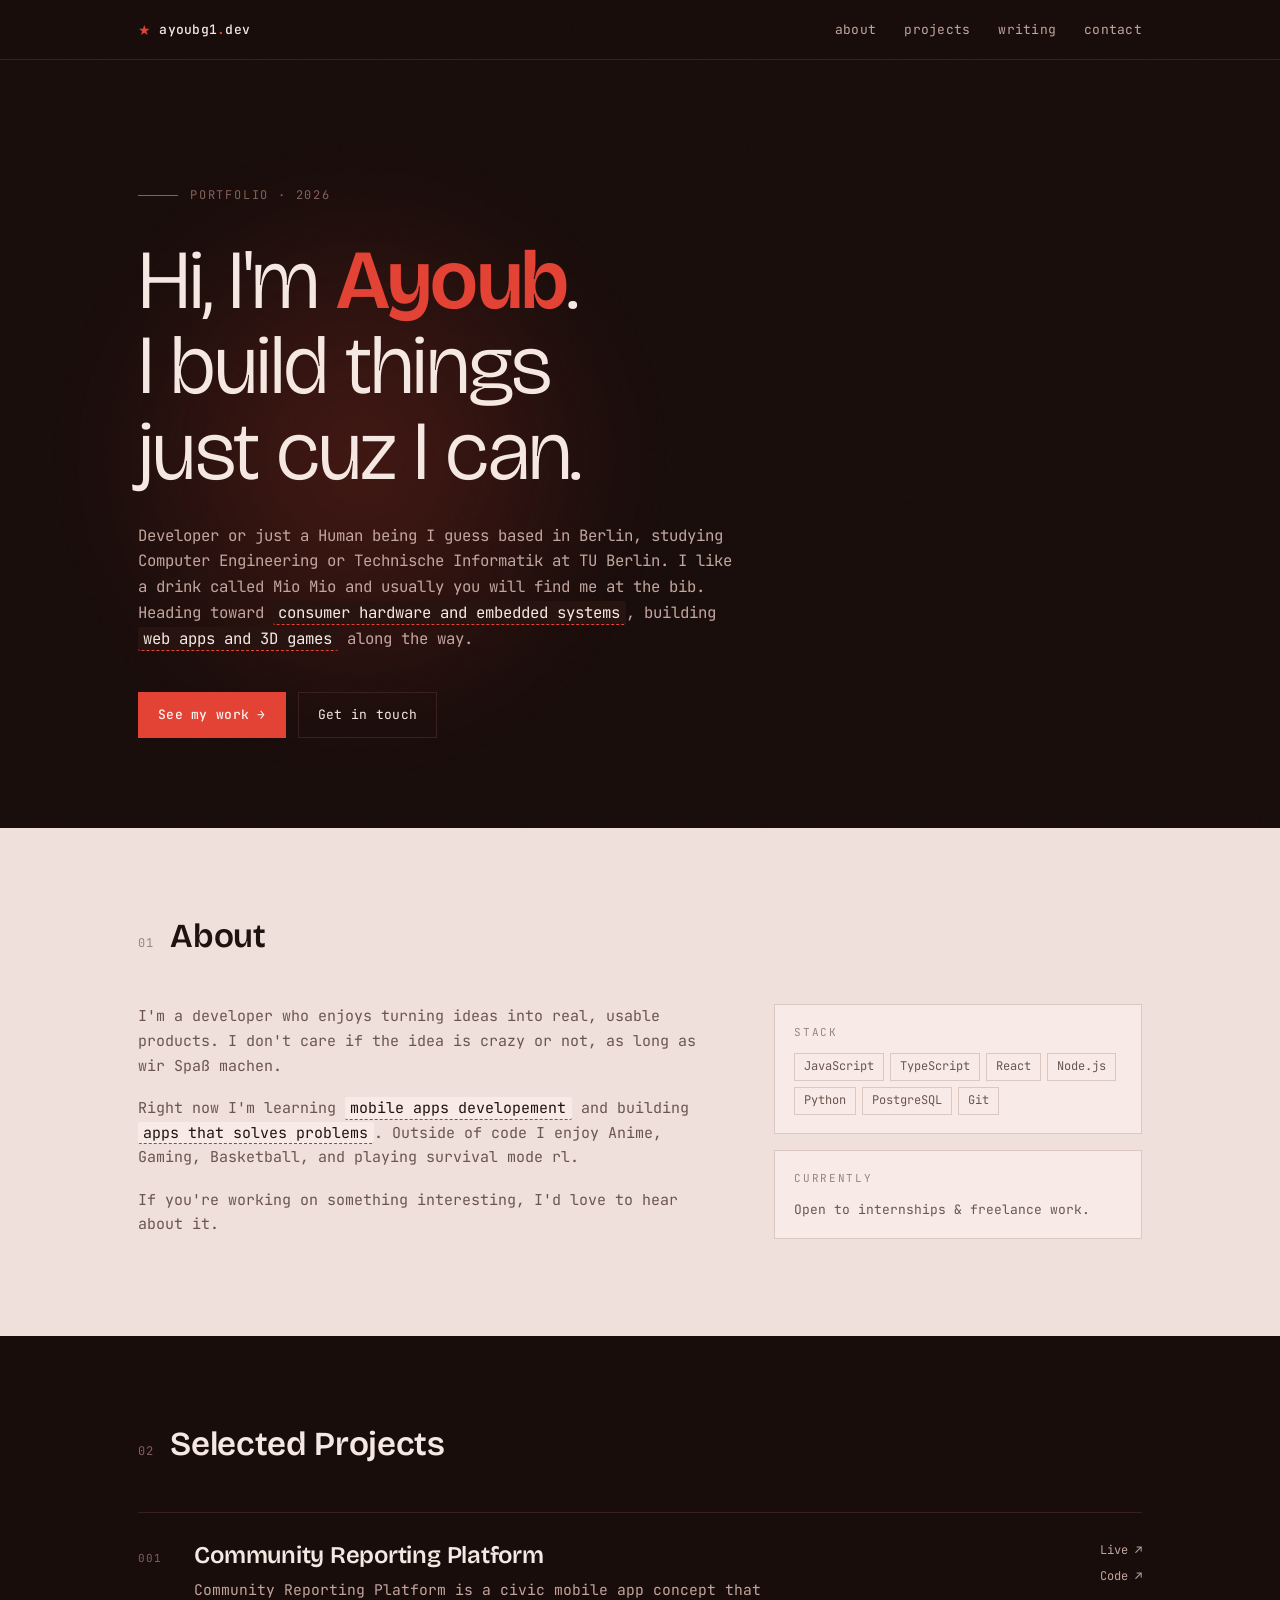
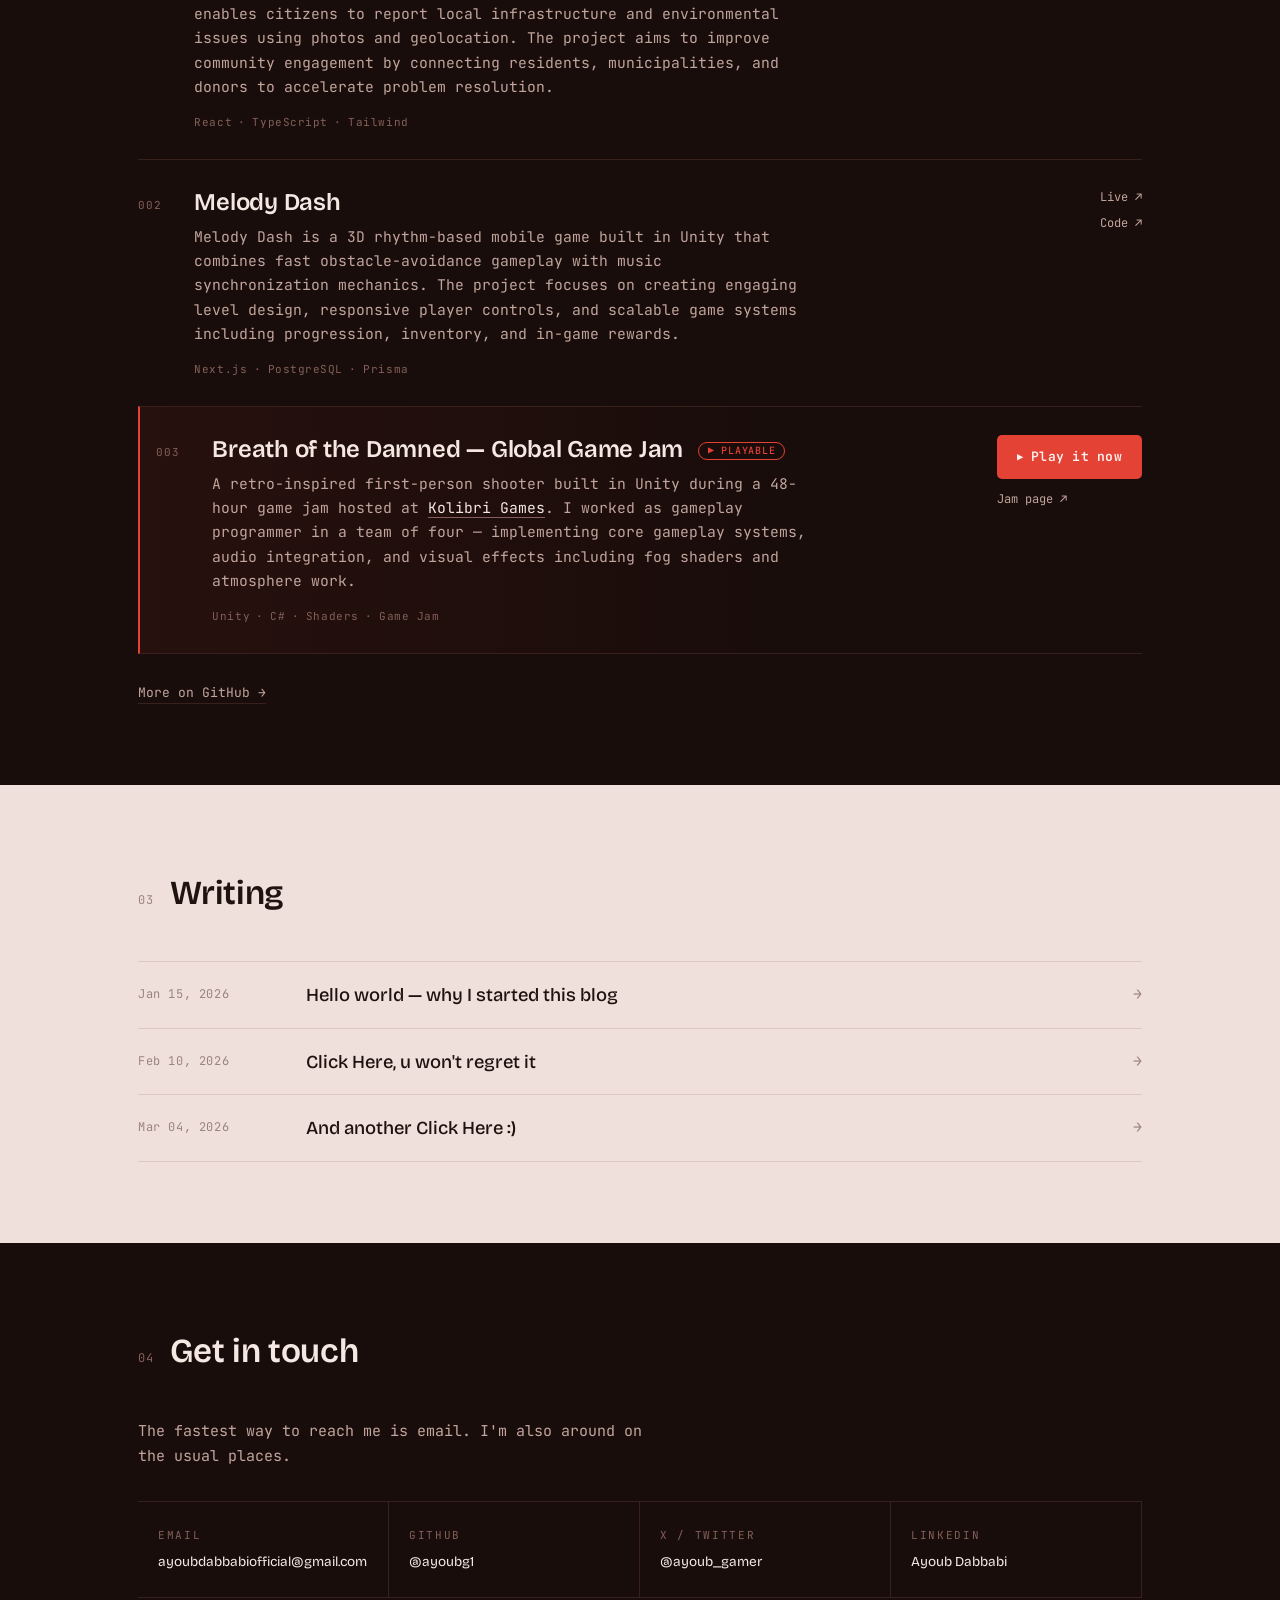
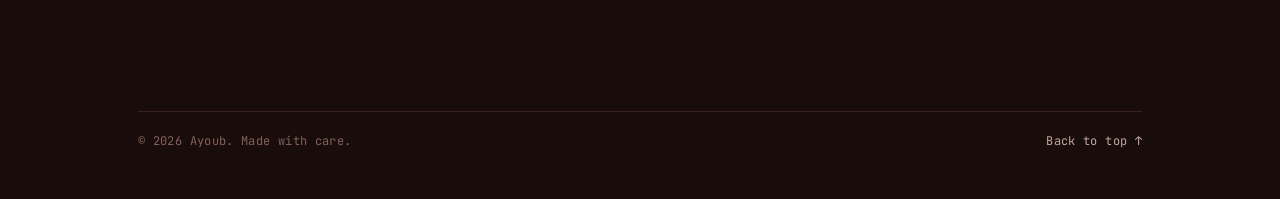
==== commit b84de14e: "Update index.html" ====
--- a/index.html
+++ b/index.html
@@ -5,7 +5,7 @@
   <meta name="viewport" content="width=device-width, initial-scale=1.0" />
   <title>Ayoub — ayoubg1.dev</title>
   <meta name="description" content="Personal site of Ayoub — projects, writing, and things I'm building." />
-  <meta name="theme-color" content="#14110c" />
+  <meta name="theme-color" content="#190d0b" />
 
   <!-- Open Graph -->
   <meta property="og:title" content="Ayoub — ayoubg1.dev" />
--- a/style.css
+++ b/style.css
@@ -1,18 +1,21 @@
 /* =========================================================
    ayoubg1.dev — editorial × developer aesthetic
-   Dark warm background, cream text, amber accent.
+   Two-tone rhythm: warm-dark and warm-light panels alternate
+   as you scroll. Amber accent. Bricolage display + JetBrains
+   Mono body.
    ========================================================= */
 
 :root {
-  /* palette */
-  --bg: #0f0e0c;
-  --bg-soft: #181614;
-  --ink: #f3ead8;
-  --ink-soft: #a8a195;
-  --ink-dim: #6c6659;
-  --line: #2a2724;
-  --accent: #e8a76b;
-  --accent-soft: #f3c08a;
+  /* --- dark palette (default) --- */
+  --bg: #190d0b;
+  --bg-soft: #261310;
+  --ink: #f5e8e2;
+  --ink-soft: #c2a59d;
+  --ink-dim: #836059;
+  --line: #3a201c;
+  --accent: #e34234;
+  --accent-soft: #f15a4a;
+  --accent-rgb: 227, 66, 52;
 
   /* type */
   --font-display: "Bricolage Grotesque", "Helvetica Neue", Arial, sans-serif;
@@ -21,6 +24,21 @@
   /* spacing & sizing */
   --max: 1100px;
   --pad-x: clamp(1.25rem, 4vw, 3rem);
+}
+
+/* --- light panel theme: overrides cascade to all descendants --- */
+.section-light {
+  --bg: #f0e0db;
+  --bg-soft: #f8ebe7;
+  --ink: #1f1310;
+  --ink-soft: #6b554f;
+  --ink-dim: #9a847e;
+  --line: #ddc8c1;
+  --accent: #c0392b;
+  --accent-soft: #d44a39;
+  --accent-rgb: 192, 57, 43;
+  background: var(--bg);
+  color: var(--ink);
 }
 
 * { box-sizing: border-box; margin: 0; padding: 0; }
@@ -43,6 +61,20 @@
 
 a { color: inherit; text-decoration: none; }
 
+:focus-visible {
+  outline: 2px solid var(--accent);
+  outline-offset: 3px;
+  border-radius: 2px;
+}
+
+/* ---------- shared container ---------- */
+.container {
+  width: 100%;
+  max-width: var(--max);
+  margin: 0 auto;
+  padding: 0 var(--pad-x);
+}
+
 /* ---------- grain overlay ---------- */
 .grain {
   position: fixed; inset: 0;
@@ -58,16 +90,19 @@
   position: sticky;
   top: 0;
   z-index: 100;
+  background: rgba(25, 13, 11, 0.82);
+  backdrop-filter: blur(12px);
+  -webkit-backdrop-filter: blur(12px);
+  border-bottom: 1px solid #3a201c;
+  font-size: 13px;
+  letter-spacing: 0.02em;
+}
+.nav-inner {
   display: flex;
   align-items: center;
   justify-content: space-between;
-  padding: 1.25rem var(--pad-x);
-  background: rgba(15, 14, 12, 0.85);
-  backdrop-filter: blur(12px);
-  -webkit-backdrop-filter: blur(12px);
-  border-bottom: 1px solid var(--line);
-  font-size: 13px;
-  letter-spacing: 0.02em;
+  padding-top: 1.1rem;
+  padding-bottom: 1.1rem;
 }
 
 .logo {
@@ -75,9 +110,10 @@
   align-items: center;
   gap: 0.5rem;
   font-weight: 500;
-}
-.logo-mark { color: var(--accent); font-size: 1.1em; }
-.logo-text .dot { color: var(--accent); }
+  color: #f5e8e2;
+}
+.logo-mark { color: #e34234; font-size: 1.1em; }
+.logo-text .dot { color: #e34234; }
 
 .nav-links {
   display: flex;
@@ -85,31 +121,71 @@
 }
 .nav-links a {
   position: relative;
-  color: var(--ink-soft);
+  color: #c2a59d;
   transition: color 0.2s ease;
 }
-.nav-links a:hover { color: var(--ink); }
+.nav-links a:hover { color: #f5e8e2; }
 .nav-links a::after {
   content: "";
   position: absolute;
   left: 0; bottom: -4px;
   width: 0; height: 1px;
-  background: var(--accent);
+  background: #e34234;
   transition: width 0.25s ease;
 }
 .nav-links a:hover::after { width: 100%; }
 
-/* ---------- layout containers ---------- */
-main {
-  max-width: var(--max);
-  margin: 0 auto;
-  padding: 0 var(--pad-x);
-}
-
-/* ---------- hero ---------- */
+/* ---------- main / sections ---------- */
+main { width: 100%; }
+
+.section {
+  padding: clamp(3.5rem, 9vh, 6rem) 0;
+}
+
+.section-head {
+  display: flex;
+  align-items: baseline;
+  gap: 1rem;
+  margin-bottom: 2.5rem;
+}
+.section-num {
+  font-family: var(--font-mono);
+  font-size: 12px;
+  color: var(--ink-dim);
+  letter-spacing: 0.1em;
+}
+.section-title {
+  font-family: var(--font-display);
+  font-weight: 600;
+  font-size: clamp(1.5rem, 3vw, 2.1rem);
+  letter-spacing: -0.01em;
+}
+
+/* ---------- hero (dark) ---------- */
 .hero {
+  position: relative;
   padding: clamp(5rem, 14vh, 9rem) 0 clamp(4rem, 10vh, 7rem);
   animation: fadeUp 0.8s ease both;
+  overflow: hidden;
+}
+.hero-inner { position: relative; }
+.hero-inner > *:not(.hero-glow) { position: relative; z-index: 1; }
+
+/* signature: ambient glow drifting behind the title */
+.hero-glow {
+  position: absolute;
+  z-index: 0;
+  top: -18%;
+  left: -8%;
+  width: 65%;
+  height: 135%;
+  background: radial-gradient(closest-side,
+              rgba(var(--accent-rgb), 0.22),
+              rgba(var(--accent-rgb), 0.06) 58%,
+              transparent 74%);
+  filter: blur(38px);
+  pointer-events: none;
+  animation: heroGlow 16s ease-in-out infinite alternate;
 }
 
 .hero-meta {
@@ -176,7 +252,8 @@
 .btn-primary {
   background: var(--accent);
   border-color: var(--accent);
-  color: var(--bg);
+  color: #fff3f0;
+  font-weight: 500;
 }
 .btn-primary:hover {
   background: var(--accent-soft);
@@ -187,32 +264,6 @@
 .btn-ghost:hover {
   border-color: var(--ink);
   transform: translateY(-1px);
-}
-
-/* ---------- generic section ---------- */
-.section {
-  padding: clamp(3.5rem, 9vh, 6rem) 0;
-  border-top: 1px solid var(--line);
-}
-
-.section-head {
-  display: flex;
-  align-items: baseline;
-  gap: 1rem;
-  margin-bottom: 2.5rem;
-}
-.section-num {
-  font-family: var(--font-mono);
-  font-size: 12px;
-  color: var(--ink-dim);
-  letter-spacing: 0.1em;
-}
-.section-title {
-  font-family: var(--font-display);
-  font-weight: 600;
-  font-style: normal;
-  font-size: clamp(1.5rem, 3vw, 2.1rem);
-  letter-spacing: -0.01em;
 }
 
 /* ---------- about ---------- */
@@ -284,6 +335,17 @@
 }
 .project:last-child { border-bottom: 1px solid var(--line); }
 
+/* the one you can actually play gets a quiet accent rail */
+.project-featured {
+  border-left: 2px solid var(--accent);
+  background: linear-gradient(to right, rgba(var(--accent-rgb), 0.07), transparent 65%);
+  padding-left: 1rem;
+}
+.project-featured:hover {
+  padding-left: 1.4rem;
+  background: linear-gradient(to right, rgba(var(--accent-rgb), 0.11), transparent 65%);
+}
+
 .project-num {
   font-family: var(--font-mono);
   font-size: 11px;
@@ -297,6 +359,22 @@
   font-size: 1.5rem;
   letter-spacing: -0.01em;
   margin-bottom: 0.5rem;
+  line-height: 1.2;
+}
+.badge-play {
+  display: inline-block;
+  font-family: var(--font-mono);
+  font-size: 10px;
+  font-weight: 500;
+  letter-spacing: 0.08em;
+  text-transform: uppercase;
+  color: var(--accent);
+  border: 1px solid var(--accent);
+  border-radius: 999px;
+  padding: 0.12rem 0.55rem;
+  margin-left: 0.55rem;
+  vertical-align: middle;
+  white-space: nowrap;
 }
 .project-desc {
   color: var(--ink-soft);
@@ -330,6 +408,55 @@
   transition: color 0.2s ease;
 }
 .project-links a:hover { color: var(--accent); }
+
+/* ---------- featured PLAY button ---------- */
+.project-links-featured {
+  align-items: flex-start;
+  gap: 0.7rem;
+}
+.btn-play {
+  position: relative;
+  display: inline-flex;
+  align-items: center;
+  gap: 0.5rem;
+  padding: 0.7rem 1.25rem;
+  background: var(--accent);
+  color: #fff3f0 !important;
+  font-family: var(--font-mono);
+  font-weight: 600;
+  font-size: 13px;
+  letter-spacing: 0.02em;
+  border-radius: 5px;
+  white-space: nowrap;
+  overflow: hidden;
+  box-shadow: 0 0 0 0 rgba(var(--accent-rgb), 0.5);
+  animation: playPulse 2.6s ease-in-out infinite;
+  transition: transform 0.2s ease, background 0.2s ease;
+}
+.btn-play:hover {
+  background: var(--accent-soft);
+  color: #fff3f0 !important;
+  transform: translateY(-2px) scale(1.02);
+  animation-play-state: paused;
+  box-shadow: 0 8px 24px rgba(var(--accent-rgb), 0.45);
+}
+.btn-play-icon { font-size: 0.8em; line-height: 1; }
+/* shine sweep across the button */
+.btn-play::after {
+  content: "";
+  position: absolute;
+  top: 0; left: -125%;
+  width: 55%; height: 100%;
+  background: linear-gradient(100deg, transparent, rgba(255, 255, 255, 0.5), transparent);
+  transform: skewX(-18deg);
+  animation: playShine 3.6s ease-in-out infinite;
+}
+.link-secondary {
+  font-size: 12px;
+  color: var(--ink-soft);
+  transition: color 0.2s ease;
+}
+.link-secondary:hover { color: var(--accent); }
 
 .more-link {
   margin-top: 1.75rem;
@@ -413,16 +540,16 @@
 }
 .social-handle {
   font-family: var(--font-display);
-  font-size: 0.7rem;
+  font-size: 0.85rem;
   color: var(--ink);
+  word-break: break-word;
 }
 .social:hover .social-handle { color: var(--accent); }
 
 /* ---------- footer ---------- */
 .footer {
-  max-width: var(--max);
-  margin: 0 auto;
-  padding: 2rem var(--pad-x) 3rem;
+  padding: 2rem 0 3rem;
+  background: var(--bg);
 }
 .footer-line {
   height: 1px;
@@ -443,10 +570,50 @@
 }
 .back-top:hover { color: var(--accent); }
 
+.inline-link {
+  color: var(--ink);
+  border-bottom: 1px solid var(--ink-dim);
+  transition: color 0.2s ease, border-color 0.2s ease;
+}
+.inline-link:hover {
+  color: var(--accent);
+  border-color: var(--accent);
+}
+
+/* ---------- scroll-reveal ---------- */
+.js .reveal {
+  opacity: 0;
+  transform: translateY(22px);
+  transition: opacity 0.7s ease, transform 0.7s ease;
+  will-change: opacity, transform;
+}
+.js .reveal.is-visible {
+  opacity: 1;
+  transform: translateY(0);
+}
+/* gentle stagger for list-like groups */
+.js .project.reveal:nth-child(2) { transition-delay: 0.08s; }
+.js .project.reveal:nth-child(3) { transition-delay: 0.16s; }
+.js .post.reveal:nth-child(2) { transition-delay: 0.07s; }
+.js .post.reveal:nth-child(3) { transition-delay: 0.14s; }
+
 /* ---------- animations ---------- */
 @keyframes fadeUp {
   from { opacity: 0; transform: translateY(12px); }
   to   { opacity: 1; transform: translateY(0); }
+}
+@keyframes heroGlow {
+  0%   { transform: translate(0, 0) scale(1);       opacity: 0.75; }
+  50%  { transform: translate(7%, 4%) scale(1.18);  opacity: 1; }
+  100% { transform: translate(-4%, -2%) scale(1.06); opacity: 0.7; }
+}
+@keyframes playPulse {
+  0%, 100% { box-shadow: 0 0 0 0 rgba(var(--accent-rgb), 0.45); }
+  50%      { box-shadow: 0 0 22px 2px rgba(var(--accent-rgb), 0.55); }
+}
+@keyframes playShine {
+  0%       { left: -125%; }
+  55%, 100% { left: 135%; }
 }
 
 /* ---------- responsive ---------- */
@@ -460,6 +627,7 @@
   }
   .project-num { padding-top: 0; }
   .project-links { flex-direction: row; gap: 1.25rem; margin-top: 0.5rem; }
+  .project-links-featured { flex-direction: row; align-items: center; gap: 1rem; }
   .post a {
     grid-template-columns: 1fr auto;
     gap: 0.25rem 1rem;
@@ -470,19 +638,22 @@
   .footer-row { flex-direction: column; gap: 0.75rem; }
 }
 
-.inline-link {
-  color: var(--ink);
-  border-bottom: 1px solid var(--ink-dim);
-  transition: color 0.2s ease, border-color 0.2s ease;
-}
-.inline-link:hover {
-  color: var(--accent);
-  border-color: var(--accent);
-}
-
 @media (max-width: 460px) {
-  .nav { padding: 0.9rem var(--pad-x); }
+  .nav-inner { padding-top: 0.9rem; padding-bottom: 0.9rem; }
   .logo-text { display: none; }
   .hero-cta { flex-direction: column; align-items: flex-start; }
   .btn { width: 100%; justify-content: center; }
-}
+  .badge-play { display: inline-block; margin: 0.4rem 0 0; }
+  .project-title { display: flex; flex-wrap: wrap; align-items: center; }
+}
+
+/* ---------- reduced motion ---------- */
+@media (prefers-reduced-motion: reduce) {
+  html { scroll-behavior: auto; }
+  .hero { animation: none; }
+  .hero-glow { animation: none; }
+  .btn-play { animation: none; }
+  .btn-play::after { animation: none; display: none; }
+  .js .reveal { opacity: 1; transform: none; transition: none; }
+  * { transition-duration: 0.01ms !important; }
+}
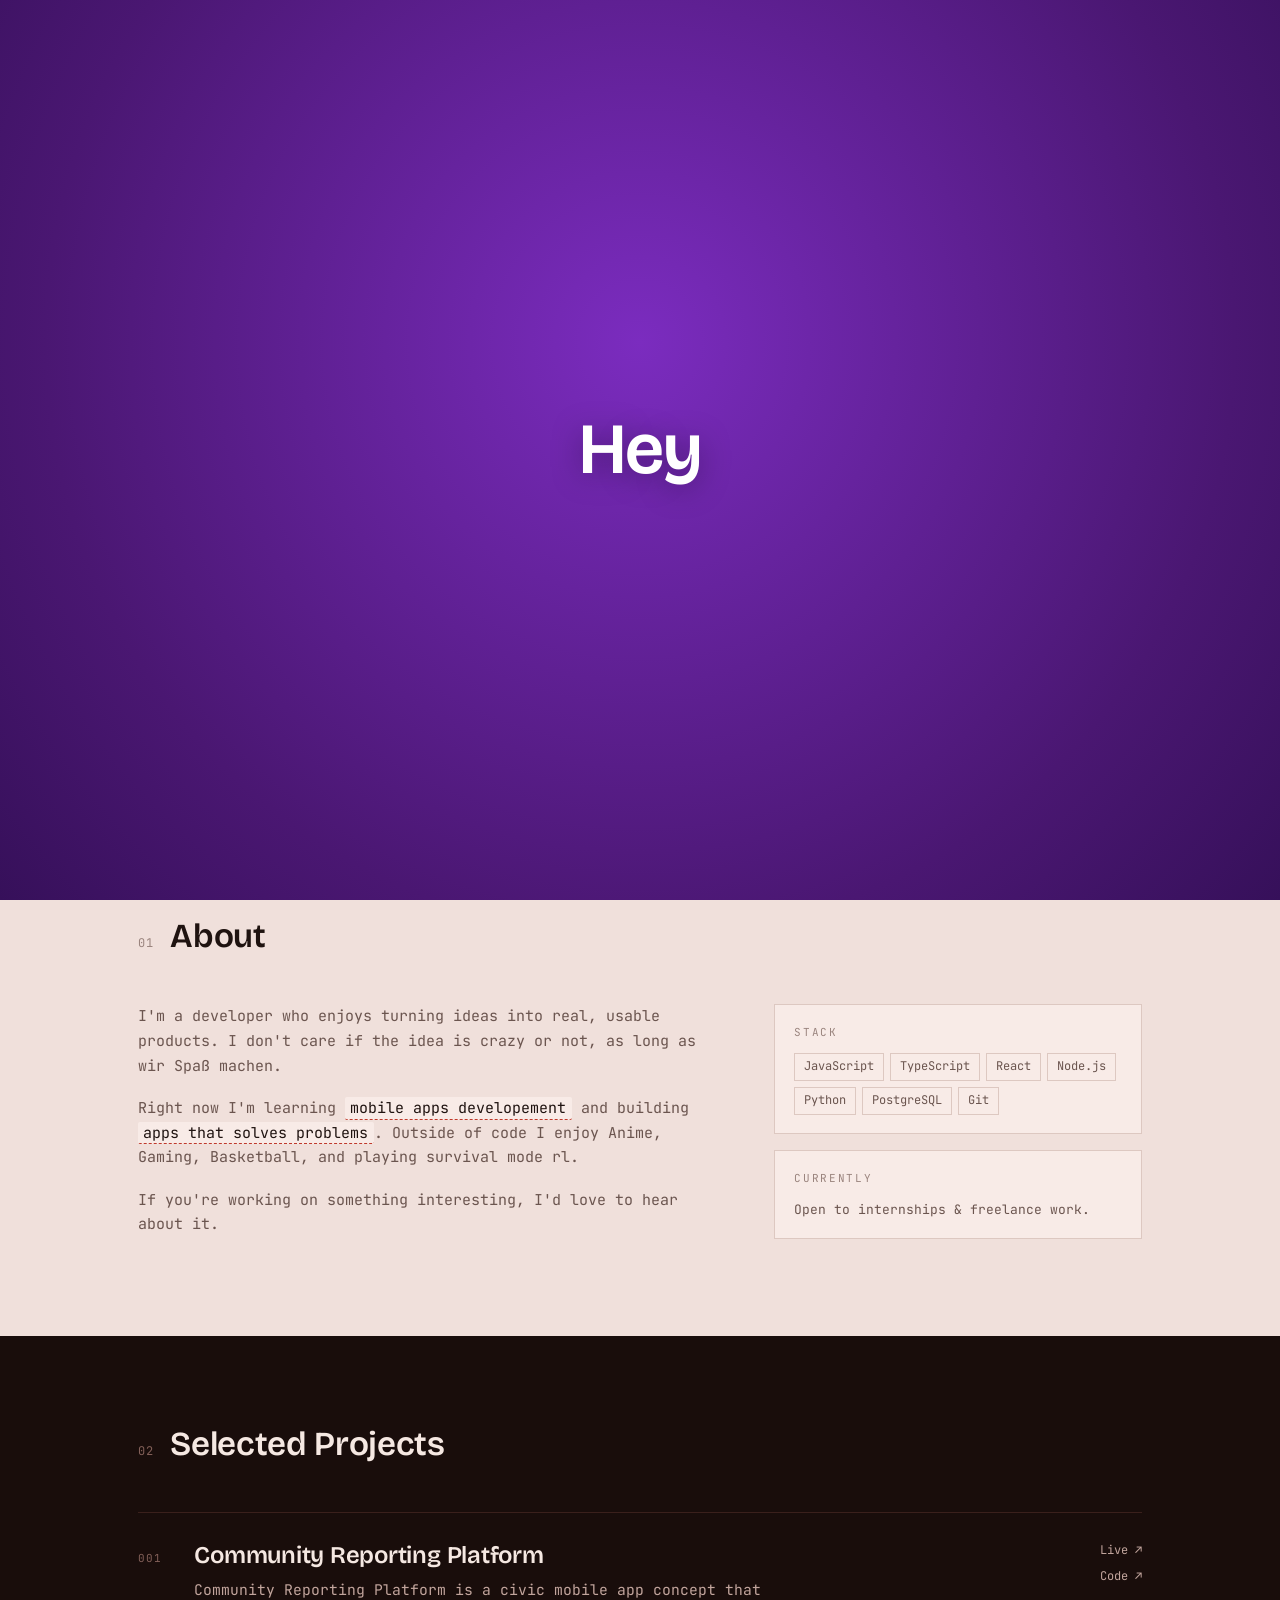
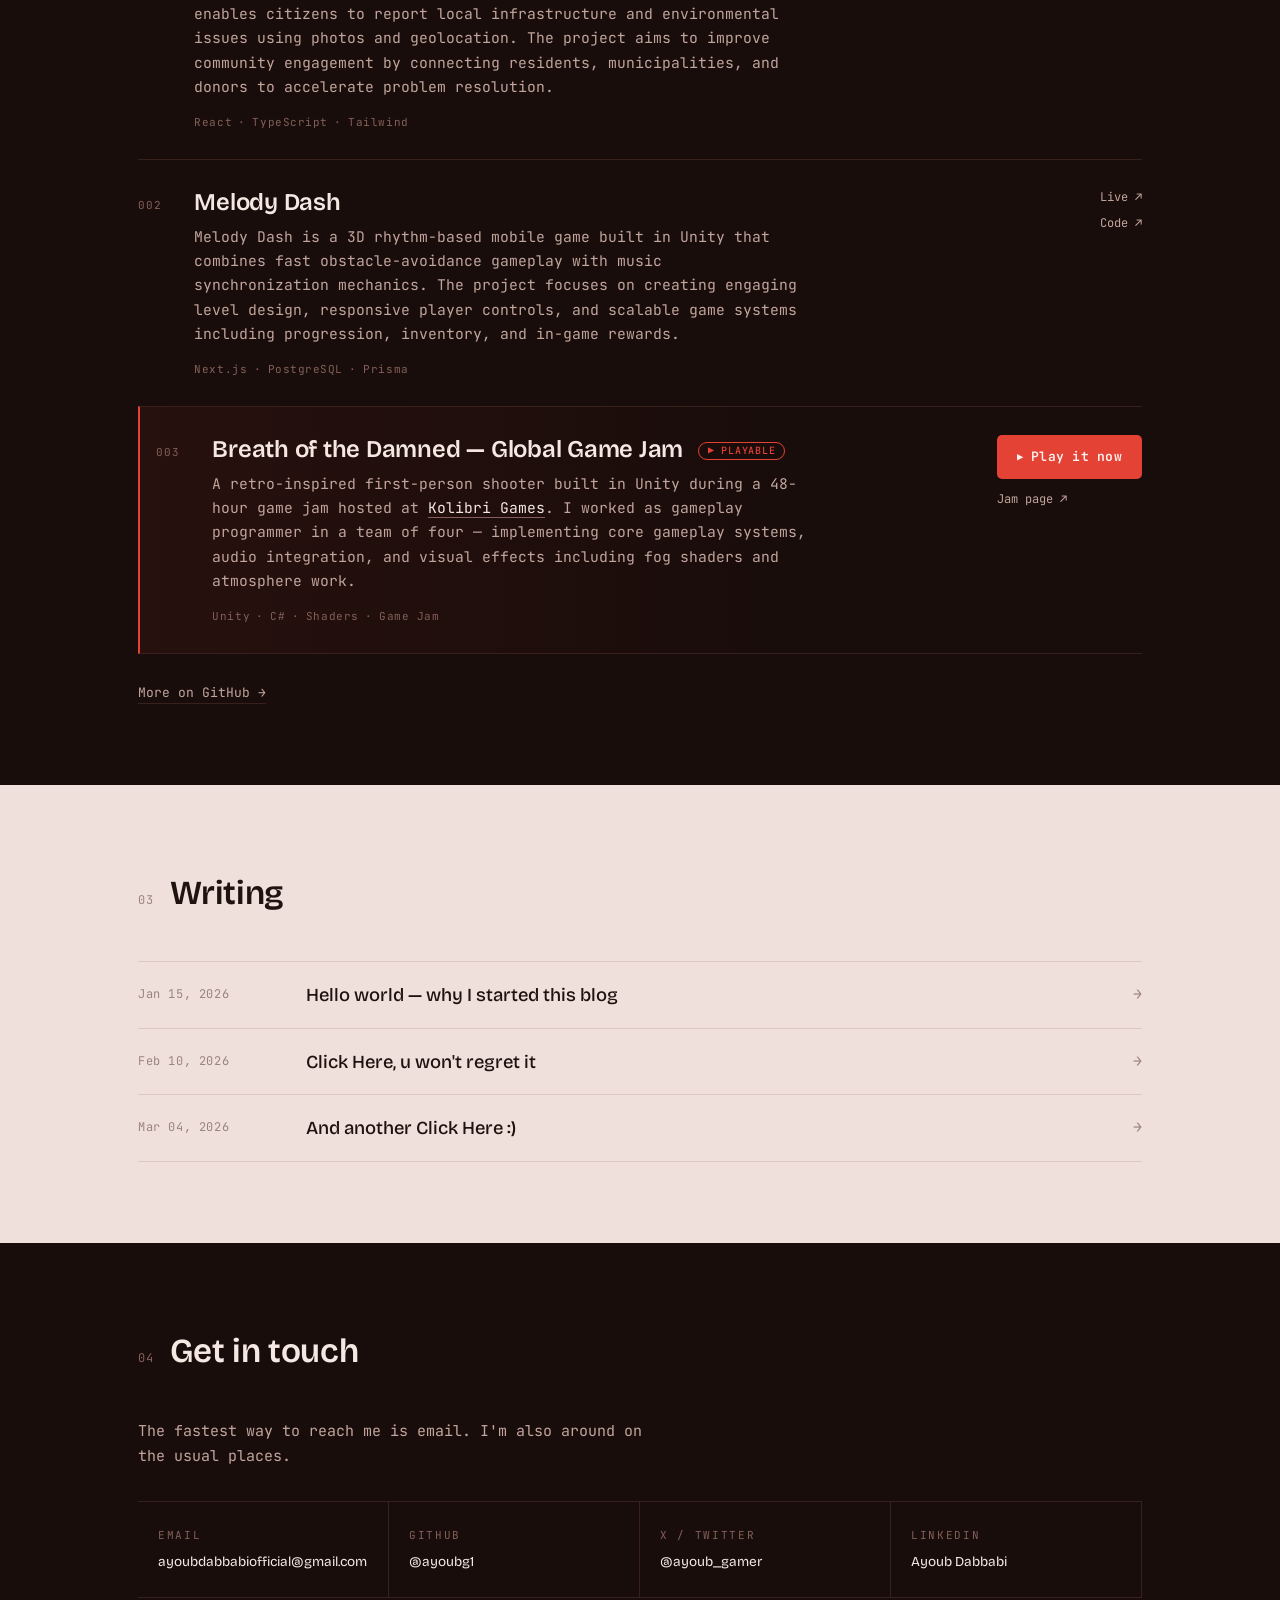
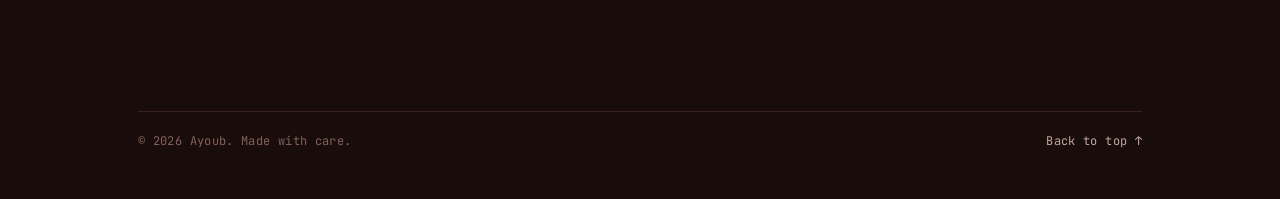
==== commit c65348fa: "Update index.html" ====
--- a/index.html
+++ b/index.html
@@ -23,6 +23,12 @@
   <link rel="stylesheet" href="style.css" />
 </head>
 <body>
+  <!-- ===== INTRO PRANK (delete this whole block to remove) ===== -->
+  <div id="intro-overlay">
+    <p id="intro-text"></p>
+  </div>
+  <!-- ===== END INTRO PRANK ===== -->
+
   <!-- grain & noise overlay -->
   <div class="grain" aria-hidden="true"></div>
 
@@ -299,5 +305,51 @@
       revealEls.forEach(el => io.observe(el));
     }
   </script>
+  <!-- ===== INTRO PRANK SCRIPT (delete this whole block to remove) ===== -->
+  <script>
+    (function () {
+      const overlay = document.getElementById('intro-overlay');
+      const el = document.getElementById('intro-text');
+      if (!overlay || !el) return;
+
+      // stop the page behind from scrolling while the intro plays
+      document.documentElement.style.overflow = 'hidden';
+
+      const FADE = 320; // ms, must match the CSS transition
+      const seq = [
+        { t: 'Hey',                    hold: 1900 },
+        { t: 'I just wanna tell you…', hold: 1900 },
+        { t: 'you are cooked',         hold: 2100 },
+        { t: 'He',                     hold: 500, laugh: true },
+        { t: 'HeHe',                   hold: 550, laugh: true },
+        { t: 'HeHeHe',                 hold: 850, laugh: true },
+      ];
+
+      const RICKROLL = 'https://www.youtube.com/watch?v=dQw4w9WgXcQ';
+      let i = 0;
+
+      function next() {
+        if (i >= seq.length) {
+          window.location.href = RICKROLL;
+          return;
+        }
+        const step = seq[i++];
+        el.textContent = step.t;
+        el.classList.toggle('laugh', !!step.laugh);
+
+        // fade in
+        requestAnimationFrame(function () { el.style.opacity = '1'; });
+
+        // hold, then fade out, then show the next line
+        setTimeout(function () {
+          el.style.opacity = '0';
+          setTimeout(next, FADE);
+        }, step.hold + FADE);
+      }
+
+      next();
+    })();
+  </script>
+  <!-- ===== END INTRO PRANK SCRIPT ===== -->
 </body>
 </html>
--- a/style.css
+++ b/style.css
@@ -657,3 +657,37 @@
   .js .reveal { opacity: 1; transform: none; transition: none; }
   * { transition-duration: 0.01ms !important; }
 }
+
+/* ===== INTRO PRANK overlay (delete this whole block to remove) ===== */
+#intro-overlay {
+  position: fixed;
+  inset: 0;
+  z-index: 9999;
+  display: flex;
+  align-items: center;
+  justify-content: center;
+  padding: 2rem;
+  text-align: center;
+  background: radial-gradient(circle at 50% 38%, #7b2cbf 0%, #4a1772 70%, #36105a 100%);
+  color: #ffffff;
+}
+#intro-text {
+  font-family: var(--font-display);
+  font-weight: 600;
+  font-size: clamp(2rem, 7vw, 4.5rem);
+  letter-spacing: -0.01em;
+  line-height: 1.1;
+  opacity: 0;
+  transition: opacity 0.32s ease, transform 0.32s ease;
+  text-shadow: 0 4px 30px rgba(0, 0, 0, 0.35);
+}
+#intro-text.laugh {
+  font-style: italic;
+  transform: scale(1.06);
+}
+/* if the visitor prefers reduced motion, the fades still work but stay gentle */
+@media (prefers-reduced-motion: reduce) {
+  #intro-text { transition: opacity 0.2s ease; }
+  #intro-text.laugh { transform: none; }
+}
+/* ===== END INTRO PRANK overlay ===== */
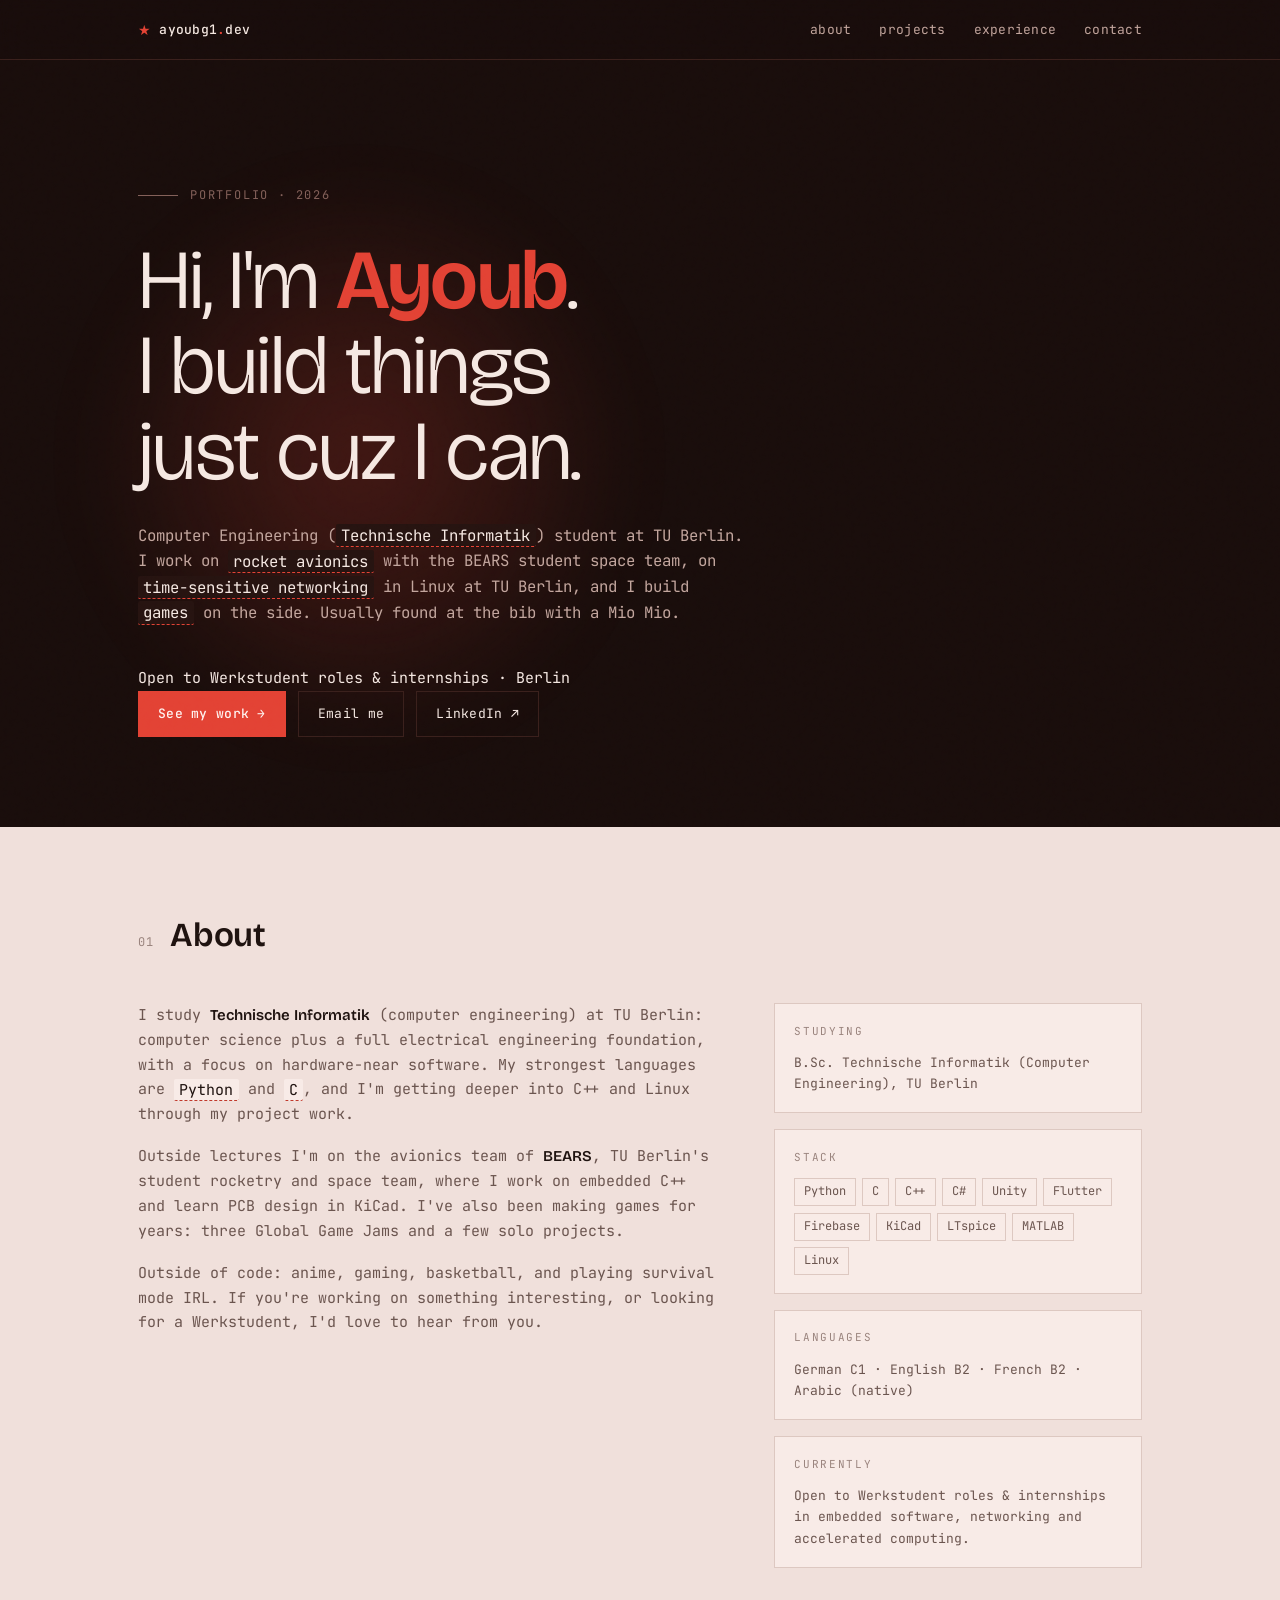
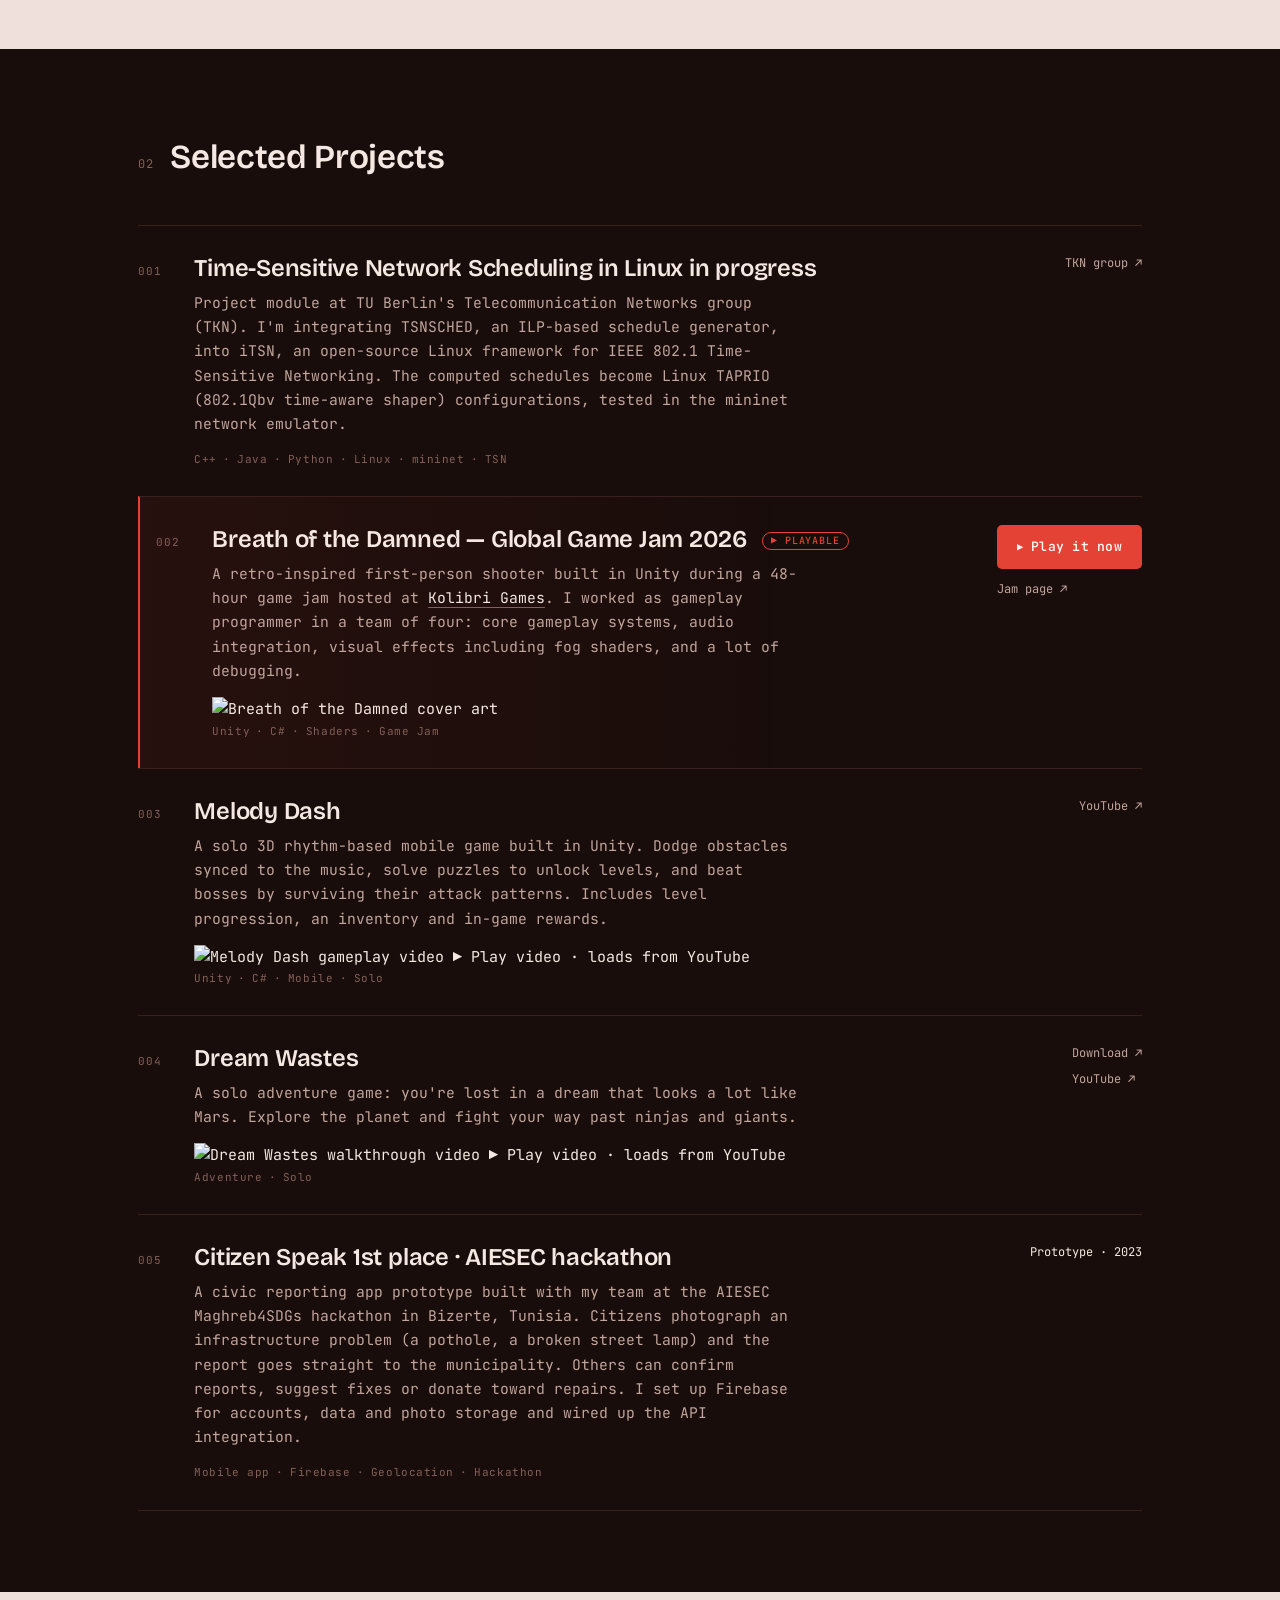
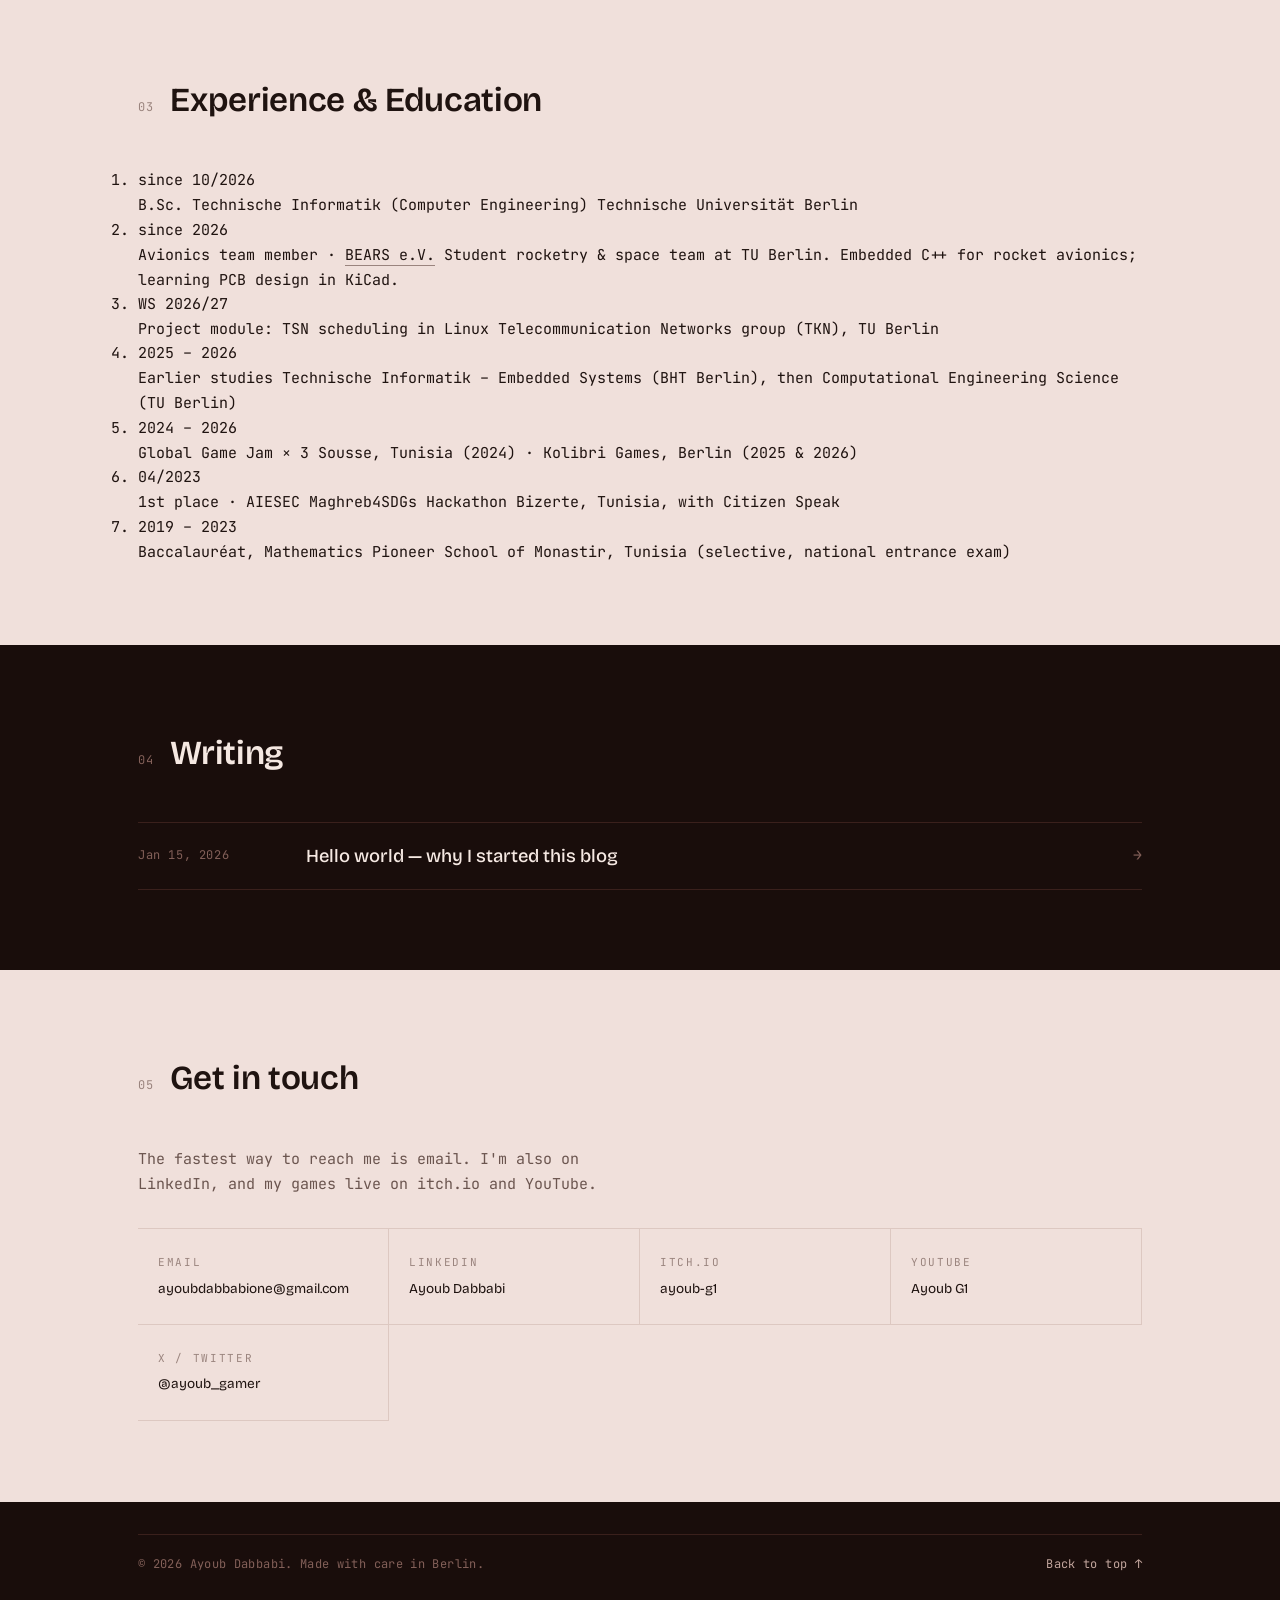
==== commit c6deea38: "Update index.html" ====
--- a/index.html
+++ b/index.html
@@ -3,13 +3,13 @@
 <head>
   <meta charset="UTF-8" />
   <meta name="viewport" content="width=device-width, initial-scale=1.0" />
-  <title>Ayoub — ayoubg1.dev</title>
-  <meta name="description" content="Personal site of Ayoub — projects, writing, and things I'm building." />
+  <title>Ayoub Dabbabi — Computer Engineering student, TU Berlin</title>
+  <meta name="description" content="Ayoub Dabbabi — Computer Engineering (Technische Informatik) student at TU Berlin. Embedded systems, networking, rocket avionics and games. Open to Werkstudent roles and internships." />
   <meta name="theme-color" content="#190d0b" />
 
-  <!-- Open Graph -->
-  <meta property="og:title" content="Ayoub — ayoubg1.dev" />
-  <meta property="og:description" content="Personal site of Ayoub — projects, writing, and things I'm building." />
+  <!-- Open Graph (what shows up when the link is shared) -->
+  <meta property="og:title" content="Ayoub Dabbabi — Computer Engineering student, TU Berlin" />
+  <meta property="og:description" content="Embedded systems, networking, rocket avionics and games. Open to Werkstudent roles and internships." />
   <meta property="og:type" content="website" />
   <meta property="og:url" content="https://ayoubg1.dev" />
 
@@ -23,12 +23,6 @@
   <link rel="stylesheet" href="style.css" />
 </head>
 <body>
-  <!-- ===== INTRO PRANK (delete this whole block to remove) ===== -->
-  <div id="intro-overlay">
-    <p id="intro-text"></p>
-  </div>
-  <!-- ===== END INTRO PRANK ===== -->
-
   <!-- grain & noise overlay -->
   <div class="grain" aria-hidden="true"></div>
 
@@ -41,7 +35,7 @@
       <nav class="nav-links">
         <a href="#about">about</a>
         <a href="#projects">projects</a>
-        <a href="#writing">writing</a>
+        <a href="#experience">experience</a>
         <a href="#contact">contact</a>
       </nav>
     </div>
@@ -58,20 +52,23 @@
         </div>
         <h1 class="hero-title">
           Hi, I'm <em>Ayoub</em>.<br />
-          I build things <br/>just cuz
-          I can.
+          I build things <br />just cuz I can.
         </h1>
         <p class="hero-sub">
-          Developer or just a Human being I guess based in Berlin, studying
-          Computer Engineering or Technische Informatik at TU Berlin.
-          I like a drink called Mio Mio and usually you will find me at the bib.
-          Heading toward <span class="hl">consumer hardware and embedded
-          systems</span>, building <span class="hl">web apps and 3D games</span>
-          along the way.
+          Computer Engineering (<span class="hl">Technische Informatik</span>) student
+          at TU Berlin. I work on <span class="hl">rocket avionics</span> with the BEARS
+          student space team, on <span class="hl">time-sensitive networking</span> in Linux
+          at TU Berlin, and I build <span class="hl">games</span> on the side.
+          Usually found at the bib with a Mio Mio.
+        </p>
+        <p class="status">
+          <span class="status-dot" aria-hidden="true"></span>
+          Open to Werkstudent roles &amp; internships · Berlin
         </p>
         <div class="hero-cta">
           <a href="#projects" class="btn btn-primary">See my work →</a>
-          <a href="mailto:hello@ayoubg1.dev" class="btn btn-ghost">Get in touch</a>
+          <a href="mailto:ayoubdabbabione@gmail.com" class="btn btn-ghost">Email me</a>
+          <a href="https://www.linkedin.com/in/ayoub-dabbabi-3846043a1/" target="_blank" rel="noopener" class="btn btn-ghost">LinkedIn ↗</a>
         </div>
       </div>
     </section>
@@ -86,34 +83,52 @@
         <div class="about-grid reveal">
           <div class="about-text">
             <p>
-              I'm a developer who enjoys turning ideas into real, usable products.
-              I don't care if the idea is crazy or not, as long as wir Spaß machen.
+              I study <em>Technische Informatik</em> (computer engineering) at TU Berlin:
+              computer science plus a full electrical engineering foundation, with a focus
+              on hardware-near software. My strongest languages are
+              <span class="hl">Python</span> and <span class="hl">C</span>, and I'm getting
+              deeper into C++ and Linux through my project work.
             </p>
             <p>
-              Right now I'm learning <span class="hl">mobile apps developement</span> and
-              building <span class="hl">apps that solves problems</span>. Outside of code I
-              enjoy Anime, Gaming, Basketball, and playing survival mode rl. 
+              Outside lectures I'm on the avionics team of <em>BEARS</em>, TU Berlin's student
+              rocketry and space team, where I work on embedded C++ and learn PCB design
+              in KiCad. I've also been making games for years: three Global Game Jams and
+              a few solo projects.
             </p>
             <p>
-              If you're working on something interesting, I'd love to hear about it.
+              Outside of code: anime, gaming, basketball, and playing survival mode IRL.
+              If you're working on something interesting, or looking for a Werkstudent,
+              I'd love to hear from you.
             </p>
           </div>
           <aside class="about-side">
             <div class="card">
+              <div class="card-label">studying</div>
+              <p class="card-text">B.Sc. Technische Informatik (Computer Engineering), TU Berlin</p>
+            </div>
+            <div class="card">
               <div class="card-label">stack</div>
               <ul class="taglist">
-                <li>JavaScript</li>
-                <li>TypeScript</li>
-                <li>React</li>
-                <li>Node.js</li>
                 <li>Python</li>
-                <li>PostgreSQL</li>
-                <li>Git</li>
+                <li>C</li>
+                <li>C++</li>
+                <li>C#</li>
+                <li>Unity</li>
+                <li>Flutter</li>
+                <li>Firebase</li>
+                <li>KiCad</li>
+                <li>LTspice</li>
+                <li>MATLAB</li>
+                <li>Linux</li>
               </ul>
+            </div>
+            <div class="card">
+              <div class="card-label">languages</div>
+              <p class="card-text">German C1 · English B2 · French B2 · Arabic (native)</p>
             </div>
             <div class="card">
               <div class="card-label">currently</div>
-              <p class="card-text">Open to internships & freelance work.</p>
+              <p class="card-text">Open to Werkstudent roles &amp; internships in embedded software, networking and accelerated computing.</p>
             </div>
           </aside>
         </div>
@@ -129,59 +144,48 @@
         </div>
 
         <div class="projects">
+
+          <!-- 001 · TSN -->
           <article class="project reveal">
             <div class="project-num">001</div>
             <div class="project-main">
-              <h3 class="project-title">Community Reporting Platform</h3>
+              <h3 class="project-title">
+                Time-Sensitive Network Scheduling in Linux
+                <span class="badge badge-muted">in progress</span>
+              </h3>
               <p class="project-desc">
-                Community Reporting Platform is a civic mobile app concept that enables citizens to report local
-                infrastructure and environmental issues using photos and geolocation. The project aims to improve
-                community engagement by connecting residents, municipalities, and donors to accelerate problem resolution.
+                Project module at TU Berlin's Telecommunication Networks group (TKN).
+                I'm integrating TSNSCHED, an ILP-based schedule generator, into iTSN, an
+                open-source Linux framework for IEEE 802.1 Time-Sensitive Networking. The
+                computed schedules become Linux TAPRIO (802.1Qbv time-aware shaper)
+                configurations, tested in the mininet network emulator.
               </p>
               <div class="project-tags">
-                <span>React</span><span>TypeScript</span><span>Tailwind</span>
+                <span>C++</span><span>Java</span><span>Python</span><span>Linux</span><span>mininet</span><span>TSN</span>
               </div>
             </div>
             <div class="project-links">
-              <a href="#" target="_blank" rel="noopener">Live ↗</a>
-              <a href="#" target="_blank" rel="noopener">Code ↗</a>
+              <a href="https://www.tkn.tu-berlin.de" target="_blank" rel="noopener">TKN group ↗</a>
             </div>
           </article>
 
-          <article class="project reveal">
+          <!-- 002 · Breath of the Damned (playable) -->
+          <article class="project project-featured reveal">
             <div class="project-num">002</div>
             <div class="project-main">
-              <h3 class="project-title">Melody Dash</h3>
-              <p class="project-desc">
-                Melody Dash is a 3D rhythm-based mobile game built in Unity that combines
-                fast obstacle-avoidance gameplay with music synchronization mechanics. 
-                The project focuses on creating engaging level design, responsive player
-                controls, and scalable game systems including progression, inventory, and in-game rewards.
-              </p>
-              <div class="project-tags">
-                <span>Next.js</span><span>PostgreSQL</span><span>Prisma</span>
-              </div>
-            </div>
-            <div class="project-links">
-              <a href="#" target="_blank" rel="noopener">Live ↗</a>
-              <a href="#" target="_blank" rel="noopener">Code ↗</a>
-            </div>
-          </article>
-
-          <article class="project project-featured reveal">
-            <div class="project-num">003</div>
-            <div class="project-main">
               <h3 class="project-title">
-                Breath of the Damned — Global Game Jam
-                <span class="badge-play">▶ playable</span>
+                Breath of the Damned — Global Game Jam 2026
+                <span class="badge badge-play">▶ playable</span>
               </h3>
               <p class="project-desc">
                 A retro-inspired first-person shooter built in Unity during a 48-hour
                 game jam hosted at <a href="https://www.kolibrigames.com" target="_blank" rel="noopener" class="inline-link">Kolibri Games</a>.
-                I worked as gameplay programmer in a team of four — implementing core
-                gameplay systems, audio integration, and visual effects including fog
-                shaders and atmosphere work.
+                I worked as gameplay programmer in a team of four: core gameplay systems,
+                audio integration, visual effects including fog shaders, and a lot of debugging.
               </p>
+              <a class="cover" href="https://shervin-shafizad.itch.io/breath-of-the-dammed" target="_blank" rel="noopener">
+                <img src="https://img.itch.zone/aW1nLzI1NDMzNDU2LnBuZw==/original/nDLpMB.png" alt="Breath of the Damned cover art" loading="lazy" />
+              </a>
               <div class="project-tags">
                 <span>Unity</span><span>C#</span><span>Shaders</span><span>Game Jam</span>
               </div>
@@ -193,21 +197,151 @@
               <a href="https://globalgamejam.org/games/2026/breath-damned-9" target="_blank" rel="noopener" class="link-secondary">Jam page ↗</a>
             </div>
           </article>
-        </div>
-
-        <p class="more-link reveal">
-          <a href="https://github.com/ayoubg1" target="_blank" rel="noopener">
-            More on GitHub →
-          </a>
-        </p>
-      </div>
-    </section>
-
-    <!-- WRITING / BLOG (light panel) -->
-    <section class="section section-light" id="writing">
+
+          <!-- 003 · Melody Dash (video) -->
+          <article class="project reveal">
+            <div class="project-num">003</div>
+            <div class="project-main">
+              <h3 class="project-title">Melody Dash</h3>
+              <p class="project-desc">
+                A solo 3D rhythm-based mobile game built in Unity. Dodge obstacles synced to
+                the music, solve puzzles to unlock levels, and beat bosses by surviving their
+                attack patterns. Includes level progression, an inventory and in-game rewards.
+              </p>
+              <!-- YouTube: loads only when clicked (fast + privacy-friendly) -->
+              <a class="yt" href="https://youtu.be/WWfxDEqveNk" data-id="WWfxDEqveNk" target="_blank" rel="noopener">
+                <img src="https://i.ytimg.com/vi/WWfxDEqveNk/hqdefault.jpg" alt="Melody Dash gameplay video" loading="lazy" />
+                <span class="yt-icon" aria-hidden="true">▶</span>
+                <span class="yt-note">Play video · loads from YouTube</span>
+              </a>
+              <div class="project-tags">
+                <span>Unity</span><span>C#</span><span>Mobile</span><span>Solo</span>
+              </div>
+            </div>
+            <div class="project-links">
+              <a href="https://youtu.be/WWfxDEqveNk" target="_blank" rel="noopener">YouTube ↗</a>
+            </div>
+          </article>
+
+          <!-- 004 · Dream Wastes (video + download) -->
+          <article class="project reveal">
+            <div class="project-num">004</div>
+            <div class="project-main">
+              <h3 class="project-title">Dream Wastes</h3>
+              <p class="project-desc">
+                A solo adventure game: you're lost in a dream that looks a lot like Mars.
+                Explore the planet and fight your way past ninjas and giants.
+              </p>
+              <a class="yt" href="https://youtu.be/TYhnFBxaxhY" data-id="TYhnFBxaxhY" target="_blank" rel="noopener">
+                <img src="https://i.ytimg.com/vi/TYhnFBxaxhY/hqdefault.jpg" alt="Dream Wastes walkthrough video" loading="lazy" />
+                <span class="yt-icon" aria-hidden="true">▶</span>
+                <span class="yt-note">Play video · loads from YouTube</span>
+              </a>
+              <div class="project-tags">
+                <span>Adventure</span><span>Solo</span>
+              </div>
+            </div>
+            <div class="project-links">
+              <a href="https://ayoub-g1.itch.io/waste-dreams" target="_blank" rel="noopener">Download ↗</a>
+              <a href="https://youtu.be/TYhnFBxaxhY" target="_blank" rel="noopener">YouTube ↗</a>
+            </div>
+          </article>
+
+          <!-- 005 · Citizen Speak (hackathon win) -->
+          <article class="project reveal">
+            <div class="project-num">005</div>
+            <div class="project-main">
+              <h3 class="project-title">
+                Citizen Speak
+                <span class="badge">1st place · AIESEC hackathon</span>
+              </h3>
+              <p class="project-desc">
+                A civic reporting app prototype built with my team at the AIESEC
+                Maghreb4SDGs hackathon in Bizerte, Tunisia. Citizens photograph an
+                infrastructure problem (a pothole, a broken street lamp) and the report goes
+                straight to the municipality. Others can confirm reports, suggest fixes or
+                donate toward repairs. I set up Firebase for accounts, data and photo storage
+                and wired up the API integration.
+              </p>
+              <div class="project-tags">
+                <span>Mobile app</span><span>Firebase</span><span>Geolocation</span><span>Hackathon</span>
+              </div>
+            </div>
+            <div class="project-links">
+              <span class="link-muted">Prototype · 2023</span>
+            </div>
+          </article>
+        </div>
+      </div>
+    </section>
+
+    <!-- EXPERIENCE & EDUCATION (light panel) -->
+    <section class="section section-light" id="experience">
       <div class="container">
         <div class="section-head reveal">
           <span class="section-num">03</span>
+          <h2 class="section-title">Experience &amp; Education</h2>
+        </div>
+
+        <ol class="timeline">
+          <li class="tl-item reveal">
+            <span class="tl-date">since 10/2026</span>
+            <div class="tl-body">
+              <span class="tl-title">B.Sc. Technische Informatik (Computer Engineering)</span>
+              <span class="tl-desc">Technische Universität Berlin</span>
+            </div>
+          </li>
+          <li class="tl-item reveal">
+            <span class="tl-date">since 2026</span>
+            <div class="tl-body">
+              <span class="tl-title">Avionics team member · <a href="https://www.bears-space.de" target="_blank" rel="noopener" class="inline-link">BEARS e.V.</a></span>
+              <span class="tl-desc">Student rocketry &amp; space team at TU Berlin. Embedded C++ for rocket avionics; learning PCB design in KiCad.</span>
+            </div>
+          </li>
+          <li class="tl-item reveal">
+            <span class="tl-date">WS 2026/27</span>
+            <div class="tl-body">
+              <span class="tl-title">Project module: TSN scheduling in Linux</span>
+              <span class="tl-desc">Telecommunication Networks group (TKN), TU Berlin</span>
+            </div>
+          </li>
+          <li class="tl-item reveal">
+            <span class="tl-date">2025 – 2026</span>
+            <div class="tl-body">
+              <span class="tl-title">Earlier studies</span>
+              <span class="tl-desc">Technische Informatik – Embedded Systems (BHT Berlin), then Computational Engineering Science (TU Berlin)</span>
+            </div>
+          </li>
+          <li class="tl-item reveal">
+            <span class="tl-date">2024 – 2026</span>
+            <div class="tl-body">
+              <span class="tl-title">Global Game Jam × 3</span>
+              <span class="tl-desc">Sousse, Tunisia (2024) · Kolibri Games, Berlin (2025 &amp; 2026)</span>
+            </div>
+          </li>
+          <li class="tl-item reveal">
+            <span class="tl-date">04/2023</span>
+            <div class="tl-body">
+              <span class="tl-title">1st place · AIESEC Maghreb4SDGs Hackathon</span>
+              <span class="tl-desc">Bizerte, Tunisia, with Citizen Speak</span>
+            </div>
+          </li>
+          <li class="tl-item reveal">
+            <span class="tl-date">2019 – 2023</span>
+            <div class="tl-body">
+              <span class="tl-title">Baccalauréat, Mathematics</span>
+              <span class="tl-desc">Pioneer School of Monastir, Tunisia (selective, national entrance exam)</span>
+            </div>
+          </li>
+        </ol>
+      </div>
+    </section>
+
+    <!-- WRITING (dark) -->
+    <section class="section" id="writing">
+      <div class="container">
+        <div class="section-head reveal">
+          <span class="section-num">04</span>
           <h2 class="section-title">Writing</h2>
         </div>
 
@@ -219,52 +353,42 @@
               <span class="post-arrow">→</span>
             </a>
           </li>
-          <li class="post reveal">
-            <a href="https://linkly.link/2iscm">
-              <time datetime="2026-02-10">Feb 10, 2026</time>
-              <span class="post-title">Click Here, u won't regret it</span>
-              <span class="post-arrow">→</span>
-            </a>
-          </li>
-          <li class="post reveal">
-            <a href="https://linkly.link/2iscm">
-              <time datetime="2026-03-04">Mar 04, 2026</time>
-              <span class="post-title">And another Click Here :) </span>
-              <span class="post-arrow">→</span>
-            </a>
-          </li>
         </ul>
       </div>
     </section>
 
-    <!-- CONTACT (dark) -->
-    <section class="section section-contact" id="contact">
+    <!-- CONTACT (light panel) -->
+    <section class="section section-light section-contact" id="contact">
       <div class="container">
         <div class="section-head reveal">
-          <span class="section-num">04</span>
+          <span class="section-num">05</span>
           <h2 class="section-title">Get in touch</h2>
         </div>
         <p class="contact-lead reveal">
-          The fastest way to reach me is email. I'm also around on the usual places.
+          The fastest way to reach me is email. I'm also on LinkedIn, and my games live on itch.io and YouTube.
         </p>
 
         <div class="socials reveal">
-          <a href="mailto:ayoubdabbabiofficial@gmail.com" class="social">
+          <a href="mailto:ayoubdabbabione@gmail.com" class="social">
             <span class="social-label">email</span>
-            <span class="social-handle">ayoubdabbabiofficial@gmail.com</span>
+            <span class="social-handle">ayoubdabbabione@gmail.com</span>
           </a>
-          <a href="https://github.com/ayoubg1" target="_blank" rel="noopener" class="social">
-            <span class="social-label">github</span>
-            <span class="social-handle">@ayoubg1</span>
+          <a href="https://www.linkedin.com/in/ayoub-dabbabi-3846043a1/" target="_blank" rel="noopener" class="social">
+            <span class="social-label">linkedin</span>
+            <span class="social-handle">Ayoub Dabbabi</span>
+          </a>
+          <a href="https://ayoub-g1.itch.io" target="_blank" rel="noopener" class="social">
+            <span class="social-label">itch.io</span>
+            <span class="social-handle">ayoub-g1</span>
+          </a>
+          <a href="https://www.youtube.com/channel/UCkVXjCtPGEtuUCx3kR19jcQ" target="_blank" rel="noopener" class="social">
+            <span class="social-label">youtube</span>
+            <span class="social-handle">Ayoub G1</span>
           </a>
           <a href="https://twitter.com/ayoub_gamer" target="_blank" rel="noopener" class="social">
             <span class="social-label">x / twitter</span>
             <span class="social-handle">@ayoub_gamer</span>
           </a>
-          <a href="https://linkedin.com/in/ayoub-dabbabi-3846043a1" target="_blank" rel="noopener" class="social">
-            <span class="social-label">Linkedin</span>
-            <span class="social-handle">Ayoub Dabbabi</span>
-          </a>
         </div>
       </div>
     </section>
@@ -274,7 +398,7 @@
     <div class="container">
       <div class="footer-line"></div>
       <div class="footer-row">
-        <span>© <span id="year"></span> Ayoub. Made with care.</span>
+        <span>© <span id="year"></span> Ayoub Dabbabi. Made with care in Berlin.</span>
         <a href="#top" class="back-top">Back to top ↑</a>
       </div>
     </div>
@@ -304,52 +428,24 @@
       }, { threshold: 0.12, rootMargin: '0px 0px -8% 0px' });
       revealEls.forEach(el => io.observe(el));
     }
+
+    // Click-to-load YouTube: show a thumbnail first, swap in the player on click.
+    // Without JS the link simply opens the video on YouTube.
+    document.querySelectorAll('.yt[data-id]').forEach(link => {
+      link.addEventListener('click', e => {
+        e.preventDefault();
+        const id = link.dataset.id;
+        const frame = document.createElement('iframe');
+        frame.src = 'https://www.youtube-nocookie.com/embed/' + id + '?autoplay=1&rel=0';
+        frame.title = link.querySelector('img')?.alt || 'YouTube video';
+        frame.allow = 'accelerometer; autoplay; clipboard-write; encrypted-media; gyroscope; picture-in-picture';
+        frame.allowFullscreen = true;
+        const wrap = document.createElement('div');
+        wrap.className = 'yt yt-playing';
+        wrap.appendChild(frame);
+        link.replaceWith(wrap);
+      });
+    });
   </script>
-  <!-- ===== INTRO PRANK SCRIPT (delete this whole block to remove) ===== -->
-  <script>
-    (function () {
-      const overlay = document.getElementById('intro-overlay');
-      const el = document.getElementById('intro-text');
-      if (!overlay || !el) return;
-
-      // stop the page behind from scrolling while the intro plays
-      document.documentElement.style.overflow = 'hidden';
-
-      const FADE = 320; // ms, must match the CSS transition
-      const seq = [
-        { t: 'Hey',                    hold: 1900 },
-        { t: 'I just wanna tell you…', hold: 1900 },
-        { t: 'you are cooked',         hold: 2100 },
-        { t: 'He',                     hold: 500, laugh: true },
-        { t: 'HeHe',                   hold: 550, laugh: true },
-        { t: 'HeHeHe',                 hold: 850, laugh: true },
-      ];
-
-      const RICKROLL = 'https://www.youtube.com/watch?v=dQw4w9WgXcQ';
-      let i = 0;
-
-      function next() {
-        if (i >= seq.length) {
-          window.location.href = RICKROLL;
-          return;
-        }
-        const step = seq[i++];
-        el.textContent = step.t;
-        el.classList.toggle('laugh', !!step.laugh);
-
-        // fade in
-        requestAnimationFrame(function () { el.style.opacity = '1'; });
-
-        // hold, then fade out, then show the next line
-        setTimeout(function () {
-          el.style.opacity = '0';
-          setTimeout(next, FADE);
-        }, step.hold + FADE);
-      }
-
-      next();
-    })();
-  </script>
-  <!-- ===== END INTRO PRANK SCRIPT ===== -->
 </body>
 </html>
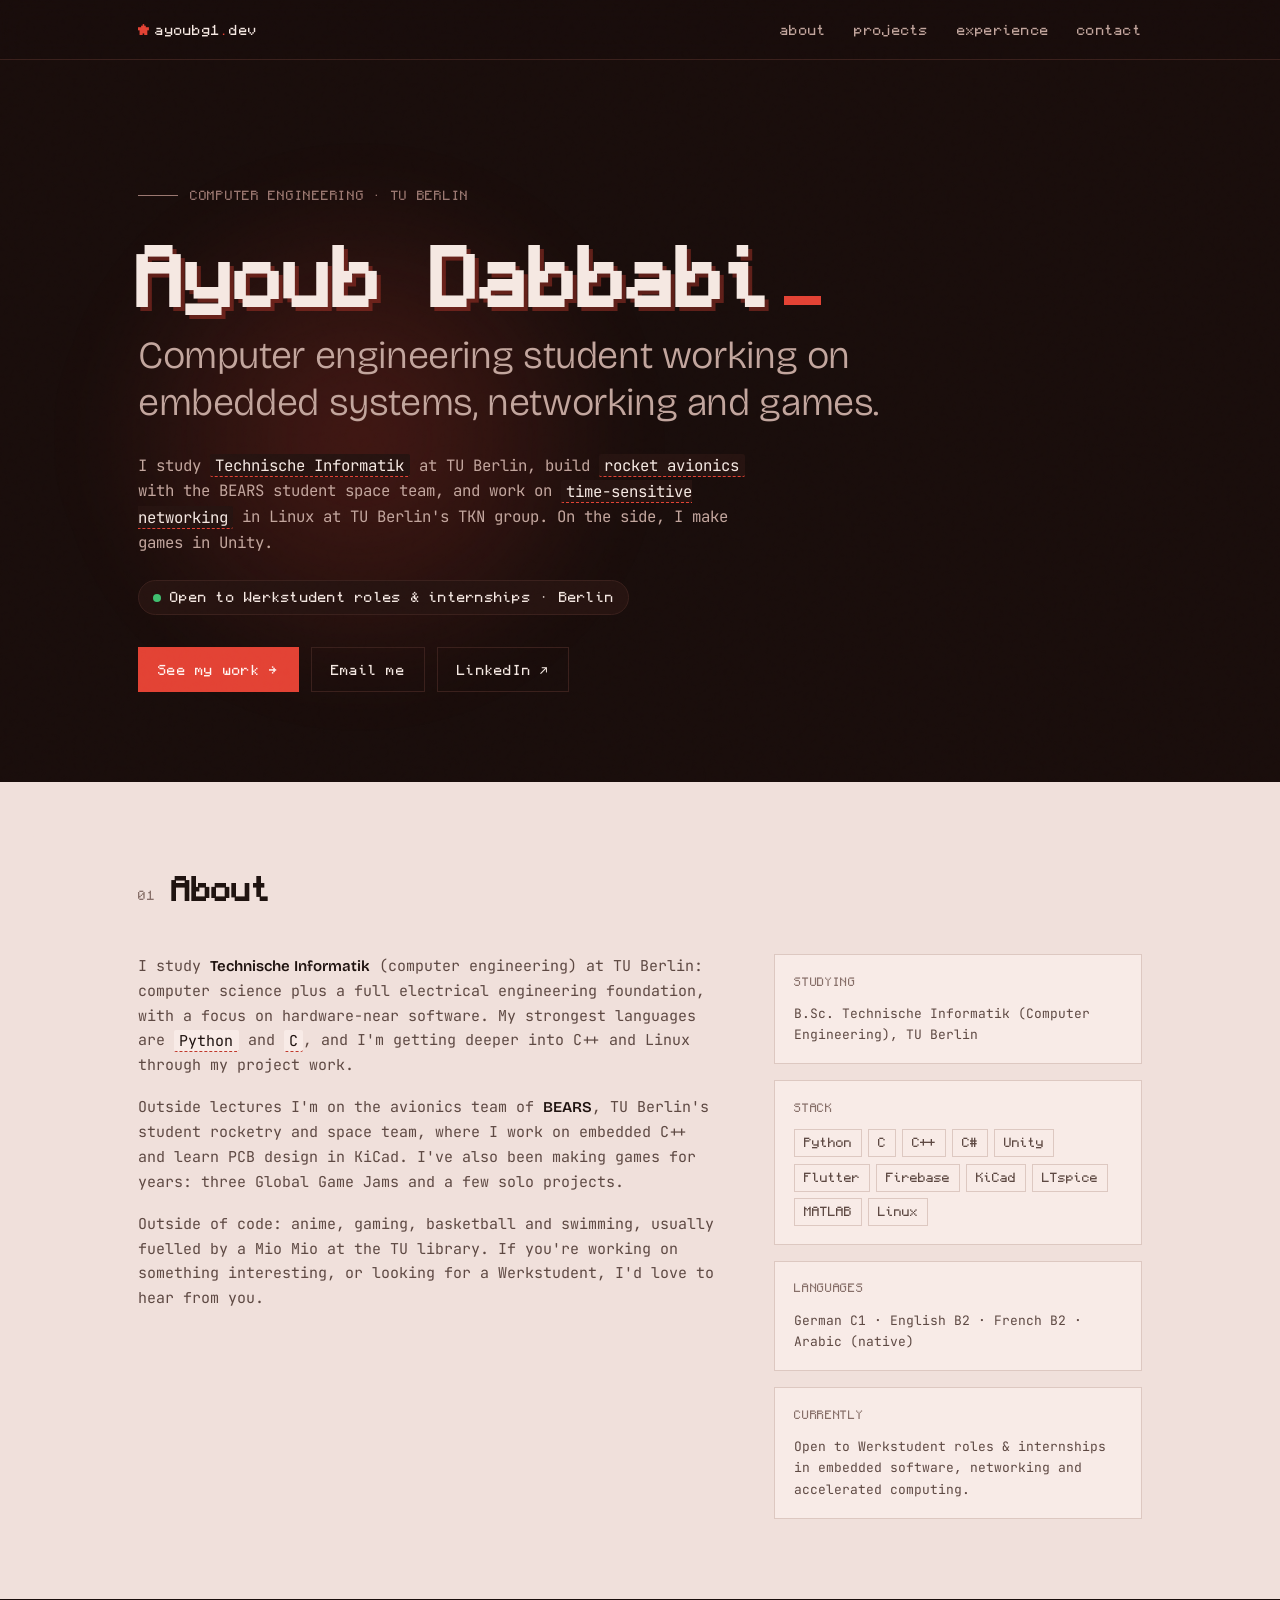
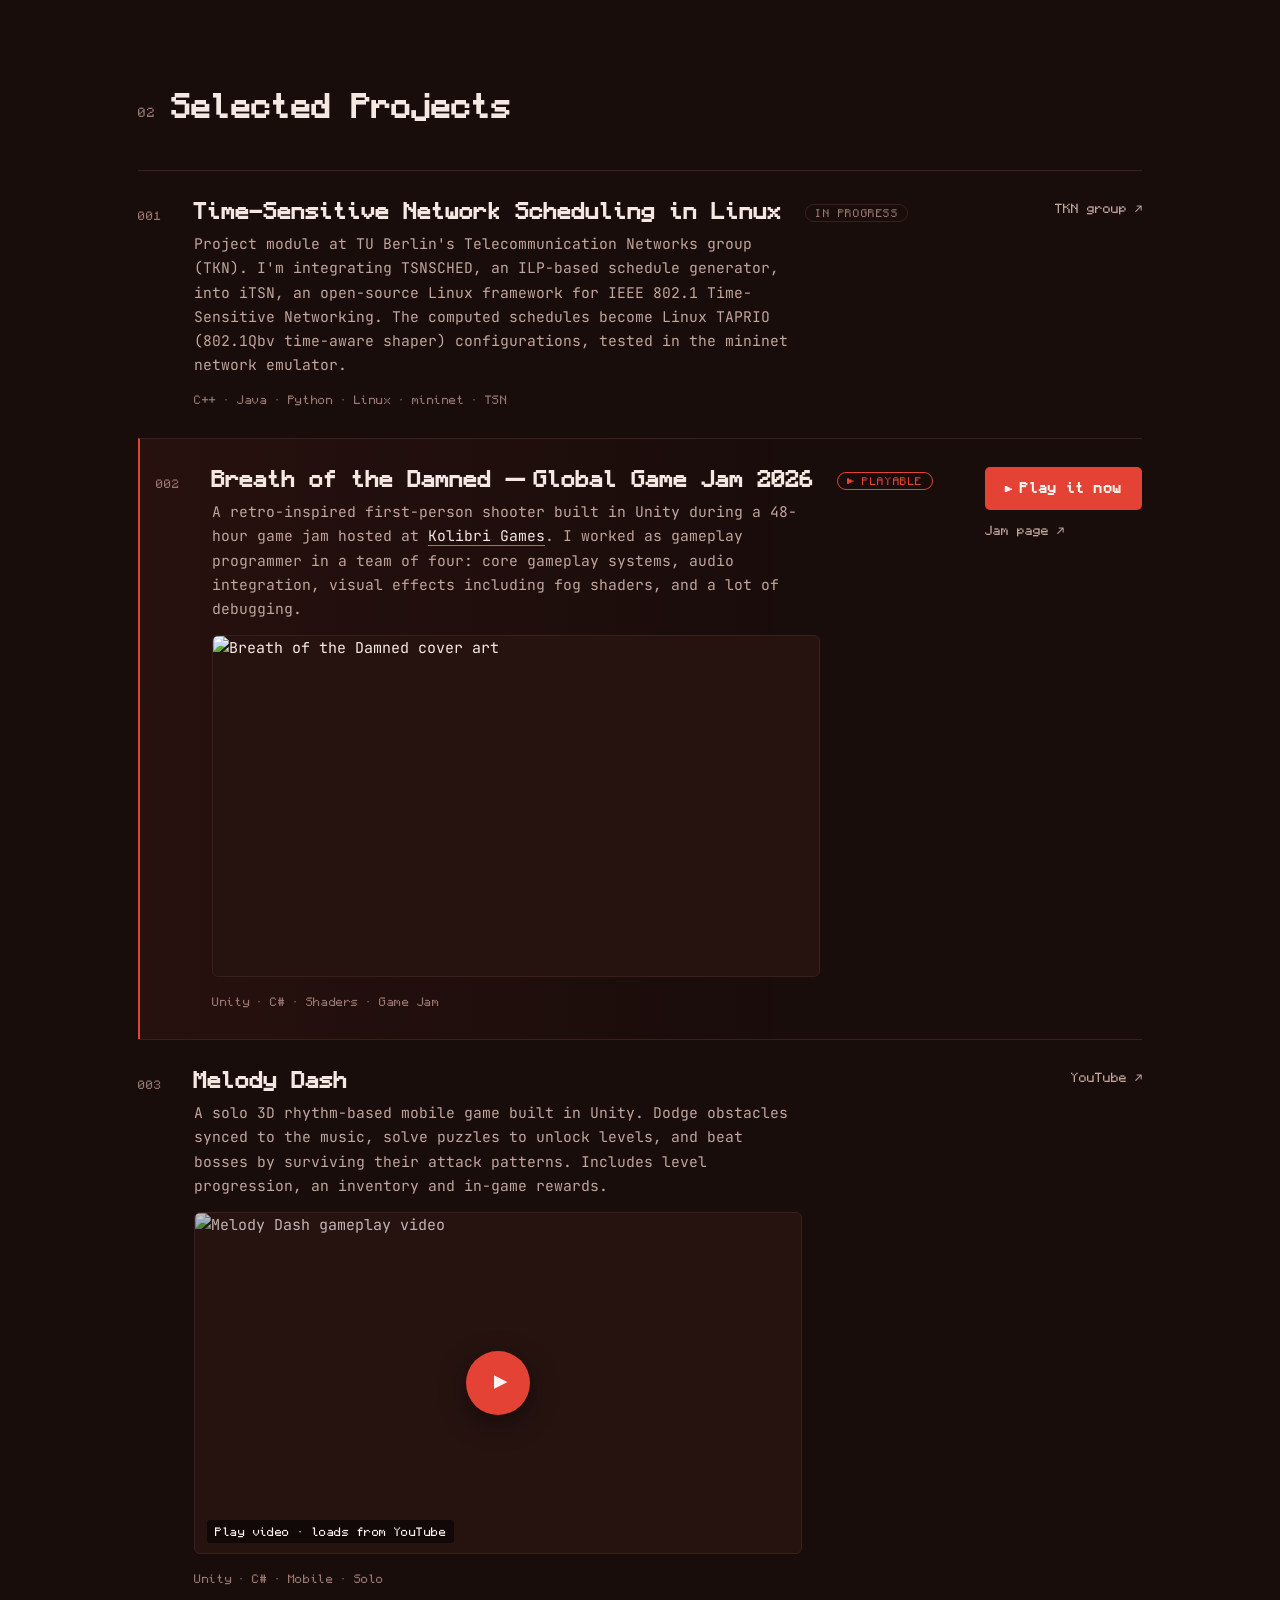
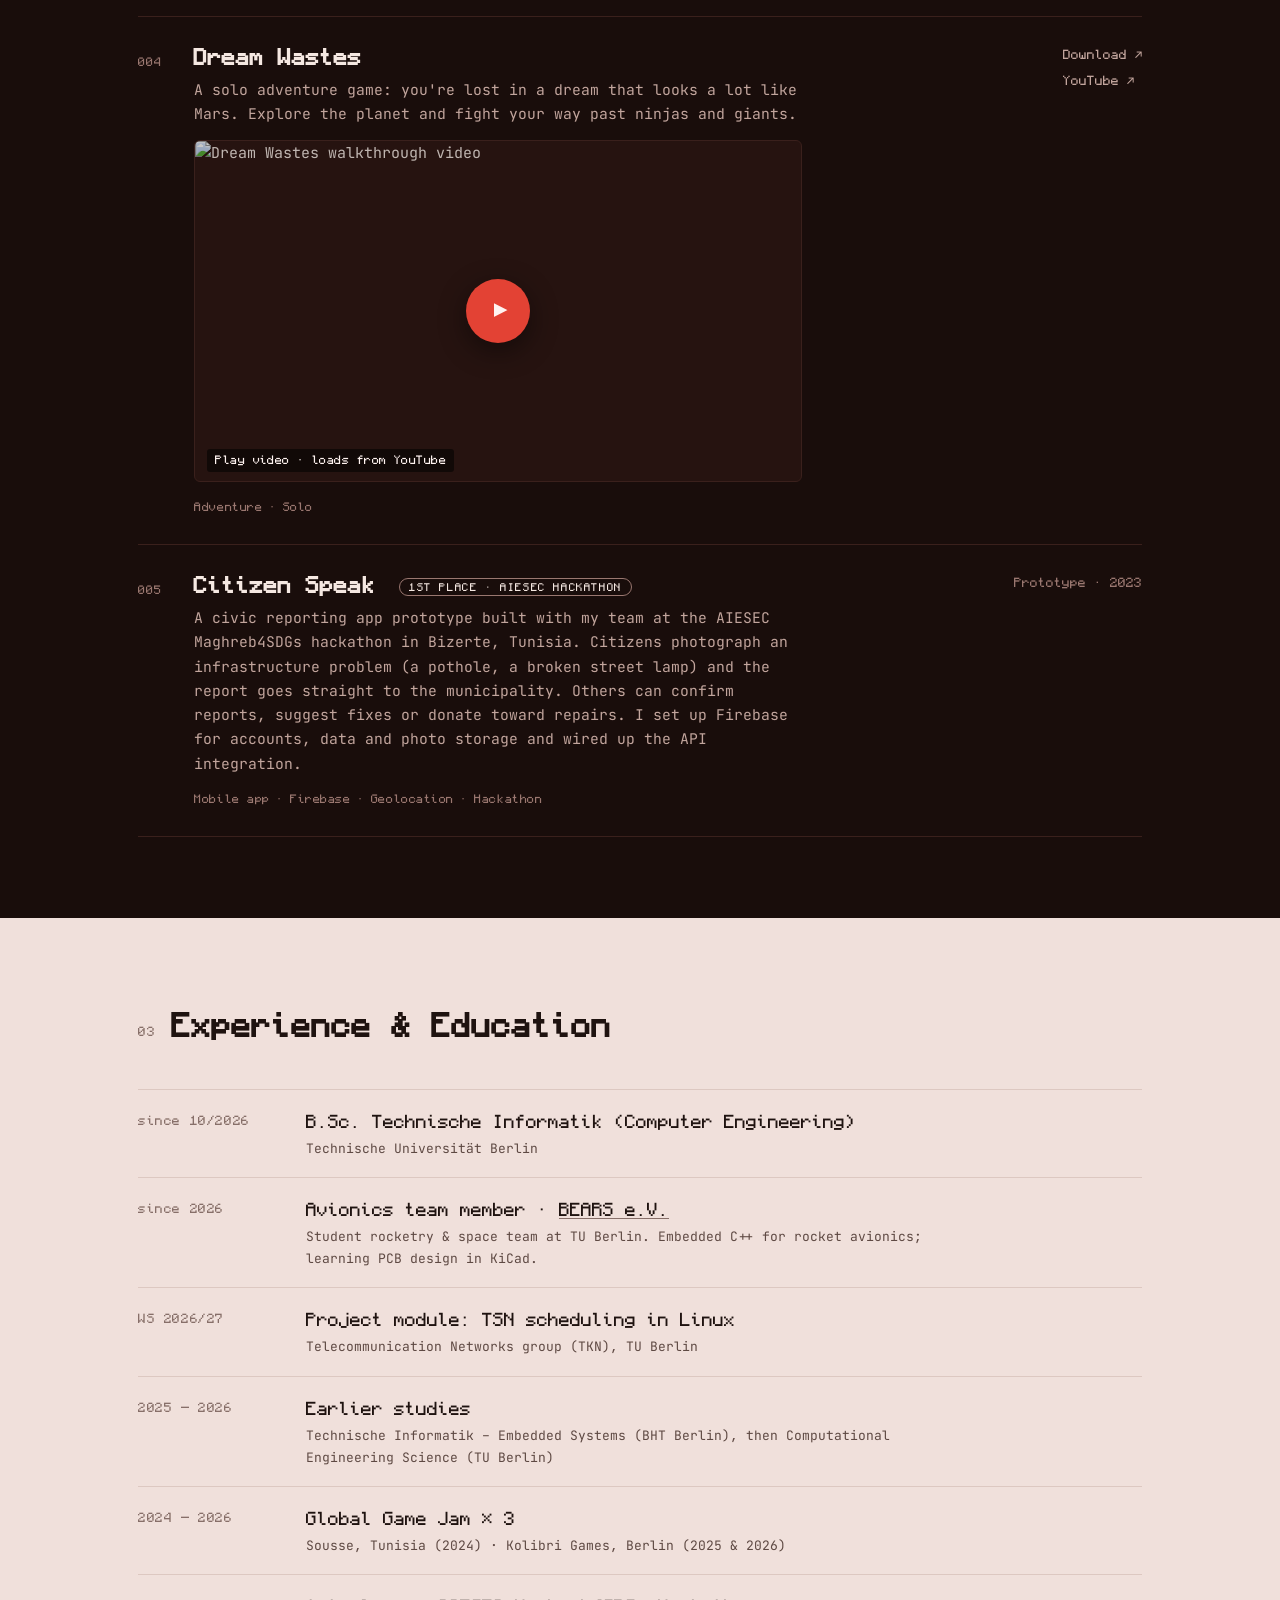
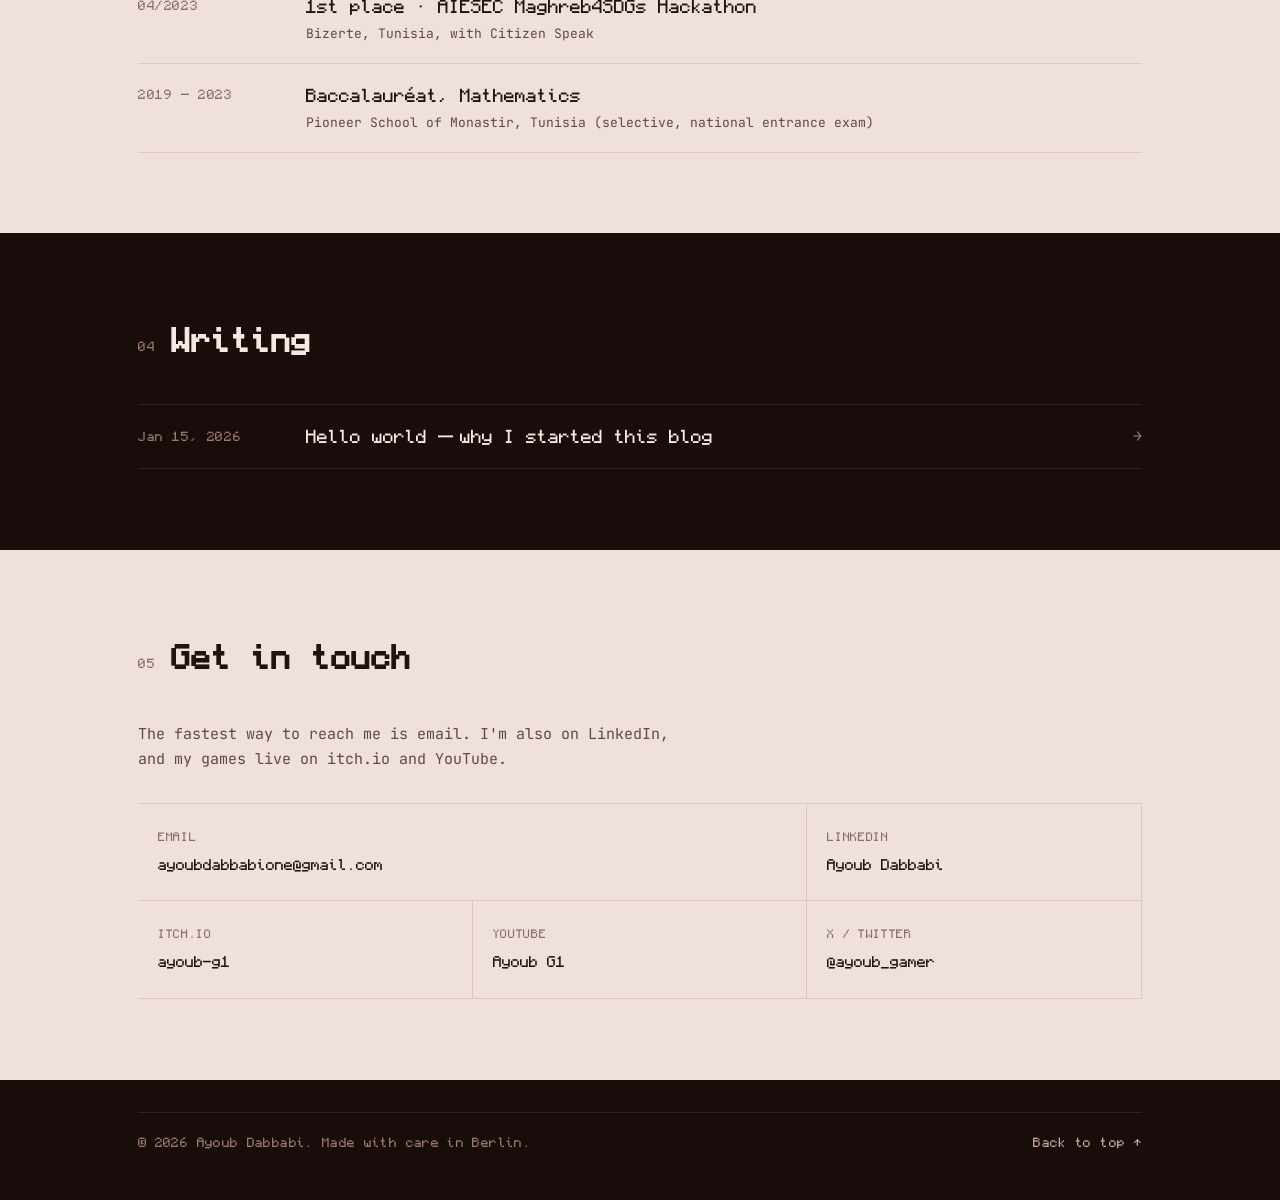
==== commit b5794a1e: "Add files via upload" ====
--- a/index.html
+++ b/index.html
@@ -20,6 +20,8 @@
   <link rel="preconnect" href="https://fonts.gstatic.com" crossorigin />
   <link href="https://fonts.googleapis.com/css2?family=Bricolage+Grotesque:opsz,wght@12..96,200..800&family=JetBrains+Mono:wght@300;400;500;600&display=swap" rel="stylesheet" />
 
+  <link rel="preload" href="fonts/Monocraft-Bold.woff2" as="font" type="font/woff2" crossorigin />
+  <link rel="preload" href="fonts/Monocraft-Regular.woff2" as="font" type="font/woff2" crossorigin />
   <link rel="stylesheet" href="style.css" />
 </head>
 <body>
@@ -48,18 +50,17 @@
         <div class="hero-glow" aria-hidden="true"></div>
         <div class="hero-meta">
           <span class="meta-line"></span>
-          <span class="meta-text">portfolio · 2026</span>
+          <span class="meta-text">Computer Engineering · TU Berlin</span>
         </div>
         <h1 class="hero-title">
-          Hi, I'm <em>Ayoub</em>.<br />
-          I build things <br />just cuz I can.
+          <span class="hero-name">Ayoub Dabbabi<span class="cursor" aria-hidden="true"></span></span>
+          <span class="hero-role">Computer engineering student working on embedded systems, networking and games.</span>
         </h1>
         <p class="hero-sub">
-          Computer Engineering (<span class="hl">Technische Informatik</span>) student
-          at TU Berlin. I work on <span class="hl">rocket avionics</span> with the BEARS
-          student space team, on <span class="hl">time-sensitive networking</span> in Linux
-          at TU Berlin, and I build <span class="hl">games</span> on the side.
-          Usually found at the bib with a Mio Mio.
+          I study <span class="hl">Technische Informatik</span> at TU Berlin, build
+          <span class="hl">rocket avionics</span> with the BEARS student space team, and work on
+          <span class="hl">time-sensitive networking</span> in Linux at TU Berlin's TKN group.
+          On the side, I make games in Unity.
         </p>
         <p class="status">
           <span class="status-dot" aria-hidden="true"></span>
@@ -96,9 +97,9 @@
               a few solo projects.
             </p>
             <p>
-              Outside of code: anime, gaming, basketball, and playing survival mode IRL.
-              If you're working on something interesting, or looking for a Werkstudent,
-              I'd love to hear from you.
+              Outside of code: anime, gaming, basketball and swimming, usually fuelled by a
+              Mio Mio at the TU library. If you're working on something interesting, or
+              looking for a Werkstudent, I'd love to hear from you.
             </p>
           </div>
           <aside class="about-side">
--- a/style.css
+++ b/style.css
@@ -1,9 +1,26 @@
 /* =========================================================
    ayoubg1.dev — editorial × developer aesthetic
    Two-tone rhythm: warm-dark and warm-light panels alternate
-   as you scroll. Amber accent. Bricolage display + JetBrains
+   as you scroll. Red accent. Bricolage display + JetBrains
    Mono body.
    ========================================================= */
+
+/* Monocraft: open-licensed (SIL OFL) pixel font in the style of Minecraft's lettering.
+   License: fonts/OFL.txt */
+@font-face {
+  font-family: "Monocraft";
+  src: url("fonts/Monocraft-Regular.woff2") format("woff2");
+  font-weight: 400;
+  font-style: normal;
+  font-display: swap;
+}
+@font-face {
+  font-family: "Monocraft";
+  src: url("fonts/Monocraft-Bold.woff2") format("woff2");
+  font-weight: 700;
+  font-style: normal;
+  font-display: swap;
+}
 
 :root {
   /* --- dark palette (default) --- */
@@ -11,7 +28,7 @@
   --bg-soft: #261310;
   --ink: #f5e8e2;
   --ink-soft: #c2a59d;
-  --ink-dim: #836059;
+  --ink-dim: #9a7770;
   --line: #3a201c;
   --accent: #e34234;
   --accent-soft: #f15a4a;
@@ -20,6 +37,7 @@
   /* type */
   --font-display: "Bricolage Grotesque", "Helvetica Neue", Arial, sans-serif;
   --font-mono: "JetBrains Mono", ui-monospace, "SF Mono", Menlo, monospace;
+  --font-pixel: "Monocraft", var(--font-mono);
 
   /* spacing & sizing */
   --max: 1100px;
@@ -31,8 +49,8 @@
   --bg: #f0e0db;
   --bg-soft: #f8ebe7;
   --ink: #1f1310;
-  --ink-soft: #6b554f;
-  --ink-dim: #9a847e;
+  --ink-soft: #5e4943;
+  --ink-dim: #876f69;
   --line: #ddc8c1;
   --accent: #c0392b;
   --accent-soft: #d44a39;
@@ -60,12 +78,16 @@
 ::selection { background: var(--accent); color: var(--bg); }
 
 a { color: inherit; text-decoration: none; }
+img { display: block; max-width: 100%; }
 
 :focus-visible {
   outline: 2px solid var(--accent);
   outline-offset: 3px;
   border-radius: 2px;
 }
+
+/* anchor targets land below the sticky nav */
+section[id] { scroll-margin-top: 4rem; }
 
 /* ---------- shared container ---------- */
 .container {
@@ -109,7 +131,8 @@
   display: inline-flex;
   align-items: center;
   gap: 0.5rem;
-  font-weight: 500;
+  font-family: var(--font-pixel);
+  font-weight: 400;
   color: #f5e8e2;
 }
 .logo-mark { color: #e34234; font-size: 1.1em; }
@@ -155,10 +178,10 @@
   letter-spacing: 0.1em;
 }
 .section-title {
-  font-family: var(--font-display);
-  font-weight: 600;
-  font-size: clamp(1.5rem, 3vw, 2.1rem);
-  letter-spacing: -0.01em;
+  font-family: var(--font-pixel);
+  font-weight: 700;
+  font-size: clamp(1.35rem, 2.8vw, 1.9rem);
+  letter-spacing: 0;
 }
 
 /* ---------- hero (dark) ---------- */
@@ -206,25 +229,47 @@
 }
 
 .hero-title {
+  display: flex;
+  flex-direction: column;
+  gap: 1.1rem;
+  margin-bottom: 1.75rem;
+  font-weight: 400;
+}
+.hero-name {
+  font-family: var(--font-pixel);
+  font-weight: 700;
+  font-size: clamp(2.1rem, 6.4vw, 4.6rem);
+  line-height: 1.05;
+  letter-spacing: 0;
+  color: var(--ink);
+  text-shadow: 0.06em 0.06em 0 rgba(var(--accent-rgb), 0.35);   /* blocky drop shadow */
+}
+/* blinking block cursor after the name */
+.cursor {
+  display: inline-block;
+  width: 0.5em;
+  height: 0.12em;
+  margin-left: 0.12em;
+  background: var(--accent);
+  vertical-align: baseline;
+  animation: blink 1.1s steps(1) infinite;
+}
+.hero-role {
   font-family: var(--font-display);
   font-weight: 300;
-  font-size: clamp(2.5rem, 7vw, 5.25rem);
-  line-height: 1.02;
-  letter-spacing: -0.02em;
-  margin-bottom: 1.75rem;
-}
-.hero-title em {
-  font-style: normal;
-  font-weight: 600;
-  color: var(--accent);
+  font-size: clamp(1.4rem, 3.2vw, 2.4rem);
+  line-height: 1.2;
+  letter-spacing: -0.01em;
+  color: var(--ink-soft);
+  max-width: 34ch;
 }
 
 .hero-sub {
   font-family: var(--font-mono);
-  max-width: 38rem;
+  max-width: 40rem;
   color: var(--ink-soft);
   font-size: 0.98rem;
-  margin-bottom: 2.5rem;
+  margin-bottom: 1.5rem;
 }
 .hl {
   color: var(--ink);
@@ -232,6 +277,28 @@
   padding: 0.05em 0.35em;
   border-radius: 2px;
   border-bottom: 1px dashed var(--accent);
+}
+
+/* availability pill */
+.status {
+  display: inline-flex;
+  align-items: center;
+  gap: 0.6rem;
+  font-size: 12.5px;
+  letter-spacing: 0.02em;
+  color: var(--ink);
+  border: 1px solid var(--line);
+  background: var(--bg-soft);
+  padding: 0.4rem 0.85rem;
+  border-radius: 999px;
+  margin-bottom: 2rem;
+}
+.status-dot {
+  width: 8px; height: 8px;
+  border-radius: 50%;
+  background: #3fbf6f;
+  box-shadow: 0 0 0 0 rgba(63, 191, 111, 0.6);
+  animation: statusPulse 2.4s ease-in-out infinite;
 }
 
 .hero-cta {
@@ -353,29 +420,35 @@
   padding-top: 0.5rem;
   letter-spacing: 0.1em;
 }
+.project-main { min-width: 0; }
 .project-title {
-  font-family: var(--font-display);
-  font-weight: 600;
-  font-size: 1.5rem;
-  letter-spacing: -0.01em;
+  font-family: var(--font-pixel);
+  font-weight: 700;
+  font-size: 1.3rem;
+  letter-spacing: 0;
   margin-bottom: 0.5rem;
   line-height: 1.2;
 }
-.badge-play {
+
+/* small pills next to project titles */
+.badge {
   display: inline-block;
   font-family: var(--font-mono);
   font-size: 10px;
   font-weight: 500;
   letter-spacing: 0.08em;
   text-transform: uppercase;
-  color: var(--accent);
-  border: 1px solid var(--accent);
+  color: var(--ink);
+  border: 1px solid var(--ink-dim);
   border-radius: 999px;
   padding: 0.12rem 0.55rem;
   margin-left: 0.55rem;
   vertical-align: middle;
   white-space: nowrap;
 }
+.badge-play { color: var(--accent); border-color: var(--accent); }
+.badge-muted { color: var(--ink-dim); border-color: var(--line); }
+
 .project-desc {
   color: var(--ink-soft);
   font-size: 0.92rem;
@@ -402,12 +475,77 @@
   flex-direction: column;
   gap: 0.4rem;
   font-size: 12px;
+  white-space: nowrap;
 }
 .project-links a {
   color: var(--ink-soft);
   transition: color 0.2s ease;
 }
 .project-links a:hover { color: var(--accent); }
+.link-muted { color: var(--ink-dim); }
+
+/* ---------- project media: cover image + click-to-load YouTube ---------- */
+.cover,
+.yt {
+  position: relative;
+  display: block;
+  width: 100%;
+  max-width: 38rem;
+  aspect-ratio: 16 / 9;
+  margin: 0.25rem 0 1rem;
+  overflow: hidden;
+  border: 1px solid var(--line);
+  border-radius: 6px;
+  background: var(--bg-soft);
+}
+.cover img,
+.yt img {
+  width: 100%;
+  height: 100%;
+  object-fit: cover;               /* crops YouTube's letterbox bars */
+  transition: transform 0.4s ease, filter 0.3s ease;
+}
+.cover:hover img,
+.yt:hover img { transform: scale(1.03); }
+.yt img { filter: brightness(0.78); }
+.yt:hover img { filter: brightness(0.9); }
+
+.yt-icon {
+  position: absolute;
+  top: 50%; left: 50%;
+  transform: translate(-50%, -50%);
+  width: 64px; height: 64px;
+  display: grid;
+  place-items: center;
+  padding-left: 4px;               /* optically center the triangle */
+  border-radius: 50%;
+  background: var(--accent);
+  color: #fff3f0;
+  font-size: 22px;
+  box-shadow: 0 8px 28px rgba(0, 0, 0, 0.45);
+  transition: transform 0.2s ease, background 0.2s ease;
+}
+.yt:hover .yt-icon {
+  transform: translate(-50%, -50%) scale(1.08);
+  background: var(--accent-soft);
+}
+.yt-note {
+  position: absolute;
+  left: 0.75rem; bottom: 0.6rem;
+  font-size: 11px;
+  letter-spacing: 0.04em;
+  color: #fff3f0;
+  background: rgba(0, 0, 0, 0.55);
+  padding: 0.15rem 0.5rem;
+  border-radius: 3px;
+}
+.yt-playing iframe {
+  position: absolute;
+  inset: 0;
+  width: 100%;
+  height: 100%;
+  border: 0;
+}
 
 /* ---------- featured PLAY button ---------- */
 .project-links-featured {
@@ -458,19 +596,37 @@
 }
 .link-secondary:hover { color: var(--accent); }
 
-.more-link {
-  margin-top: 1.75rem;
+/* ---------- experience timeline ---------- */
+.timeline { list-style: none; }
+.tl-item {
+  display: grid;
+  grid-template-columns: 9rem 1fr;
+  gap: 1.5rem;
+  padding: 1.1rem 0;
+  border-top: 1px solid var(--line);
+}
+.tl-item:last-child { border-bottom: 1px solid var(--line); }
+.tl-date {
+  font-size: 12px;
+  color: var(--ink-dim);
+  letter-spacing: 0.05em;
+  padding-top: 0.2rem;
+}
+.tl-body {
+  display: flex;
+  flex-direction: column;
+  gap: 0.2rem;
+}
+.tl-title {
+  font-family: var(--font-display);
+  font-size: 1.15rem;
+  font-weight: 500;
+  color: var(--ink);
+}
+.tl-desc {
   font-size: 13px;
-}
-.more-link a {
-  color: var(--ink-soft);
-  border-bottom: 1px solid var(--line);
-  padding-bottom: 2px;
-  transition: color 0.2s ease, border-color 0.2s ease;
-}
-.more-link a:hover {
-  color: var(--accent);
-  border-color: var(--accent);
+  color: var(--ink-soft);
+  max-width: 40rem;
 }
 
 /* ---------- writing / posts ---------- */
@@ -513,15 +669,16 @@
 /* ---------- contact ---------- */
 .contact-lead {
   color: var(--ink-soft);
-  max-width: 32rem;
+  max-width: 34rem;
   margin-bottom: 2rem;
 }
 .socials {
   display: grid;
-  grid-template-columns: repeat(auto-fit, minmax(220px, 1fr));
+  grid-template-columns: repeat(3, 1fr);   /* email spans 2 → tidy 3 × 2 grid */
   gap: 0;
   border-top: 1px solid var(--line);
 }
+.socials .social:first-child { grid-column: span 2; }
 .social {
   display: flex;
   flex-direction: column;
@@ -540,7 +697,7 @@
 }
 .social-handle {
   font-family: var(--font-display);
-  font-size: 0.85rem;
+  font-size: 0.95rem;
   color: var(--ink);
   word-break: break-word;
 }
@@ -592,10 +749,10 @@
   transform: translateY(0);
 }
 /* gentle stagger for list-like groups */
-.js .project.reveal:nth-child(2) { transition-delay: 0.08s; }
-.js .project.reveal:nth-child(3) { transition-delay: 0.16s; }
-.js .post.reveal:nth-child(2) { transition-delay: 0.07s; }
-.js .post.reveal:nth-child(3) { transition-delay: 0.14s; }
+.js .project.reveal:nth-child(2) { transition-delay: 0.06s; }
+.js .project.reveal:nth-child(3) { transition-delay: 0.12s; }
+.js .tl-item.reveal:nth-child(2) { transition-delay: 0.05s; }
+.js .tl-item.reveal:nth-child(3) { transition-delay: 0.10s; }
 
 /* ---------- animations ---------- */
 @keyframes fadeUp {
@@ -614,6 +771,13 @@
 @keyframes playShine {
   0%       { left: -125%; }
   55%, 100% { left: 135%; }
+}
+@keyframes blink {
+  50% { opacity: 0; }
+}
+@keyframes statusPulse {
+  0%, 100% { box-shadow: 0 0 0 0 rgba(63, 191, 111, 0.55); }
+  50%      { box-shadow: 0 0 0 5px rgba(63, 191, 111, 0); }
 }
 
 /* ---------- responsive ---------- */
@@ -626,14 +790,16 @@
     gap: 0.5rem;
   }
   .project-num { padding-top: 0; }
-  .project-links { flex-direction: row; gap: 1.25rem; margin-top: 0.5rem; }
+  .project-links { flex-direction: row; flex-wrap: wrap; gap: 1.25rem; margin-top: 0.25rem; }
   .project-links-featured { flex-direction: row; align-items: center; gap: 1rem; }
+  .tl-item { grid-template-columns: 1fr; gap: 0.25rem; }
   .post a {
     grid-template-columns: 1fr auto;
     gap: 0.25rem 1rem;
   }
   .post time { grid-column: 1 / -1; }
   .socials { grid-template-columns: 1fr; }
+  .socials .social:first-child { grid-column: auto; }
   .social { border-right: none; }
   .footer-row { flex-direction: column; gap: 0.75rem; }
 }
@@ -641,10 +807,12 @@
 @media (max-width: 460px) {
   .nav-inner { padding-top: 0.9rem; padding-bottom: 0.9rem; }
   .logo-text { display: none; }
-  .hero-cta { flex-direction: column; align-items: flex-start; }
+  .nav-links { gap: 0.9rem; }
+  .hero-cta { flex-direction: column; align-items: stretch; }
   .btn { width: 100%; justify-content: center; }
-  .badge-play { display: inline-block; margin: 0.4rem 0 0; }
-  .project-title { display: flex; flex-wrap: wrap; align-items: center; }
+  .badge { display: inline-block; margin: 0.4rem 0 0; }
+  .project-title { display: flex; flex-wrap: wrap; align-items: center; gap: 0 0.5rem; }
+  .yt-icon { width: 52px; height: 52px; font-size: 18px; }
 }
 
 /* ---------- reduced motion ---------- */
@@ -654,40 +822,46 @@
   .hero-glow { animation: none; }
   .btn-play { animation: none; }
   .btn-play::after { animation: none; display: none; }
+  .status-dot { animation: none; }
+  .cursor { animation: none; }
   .js .reveal { opacity: 1; transform: none; transition: none; }
   * { transition-duration: 0.01ms !important; }
 }
 
-/* ===== INTRO PRANK overlay (delete this whole block to remove) ===== */
-#intro-overlay {
-  position: fixed;
-  inset: 0;
-  z-index: 9999;
-  display: flex;
-  align-items: center;
-  justify-content: center;
-  padding: 2rem;
-  text-align: center;
-  background: radial-gradient(circle at 50% 38%, #7b2cbf 0%, #4a1772 70%, #36105a 100%);
-  color: #ffffff;
-}
-#intro-text {
-  font-family: var(--font-display);
-  font-weight: 600;
-  font-size: clamp(2rem, 7vw, 4.5rem);
-  letter-spacing: -0.01em;
-  line-height: 1.1;
-  opacity: 0;
-  transition: opacity 0.32s ease, transform 0.32s ease;
-  text-shadow: 0 4px 30px rgba(0, 0, 0, 0.35);
-}
-#intro-text.laugh {
-  font-style: italic;
-  transform: scale(1.06);
-}
-/* if the visitor prefers reduced motion, the fades still work but stay gentle */
-@media (prefers-reduced-motion: reduce) {
-  #intro-text { transition: opacity 0.2s ease; }
-  #intro-text.laugh { transform: none; }
-}
-/* ===== END INTRO PRANK overlay ===== */
+/* =========================================================
+   Pixel font accents: small UI details use Monocraft too.
+   Long paragraphs stay in JetBrains Mono for readability.
+   ========================================================= */
+.nav-links a,
+.hero-meta,
+.status,
+.btn,
+.btn-play,
+.section-num,
+.card-label,
+.taglist li,
+.project-num,
+.badge,
+.project-tags span,
+.project-links,
+.yt-note,
+.tl-date,
+.tl-title,
+.post time,
+.post-title,
+.social-label,
+.social-handle,
+.footer-row,
+.back {
+  font-family: var(--font-pixel);
+}
+/* pixel glyphs are wide: ease the tracking on small caps labels */
+.hero-meta,
+.card-label,
+.social-label,
+.badge { letter-spacing: 0.06em; }
+.tl-title,
+.post-title { font-size: 1.05rem; font-weight: 400; }
+.social-handle { font-size: 0.9rem; }
+.btn,
+.btn-play { font-size: 12.5px; }
